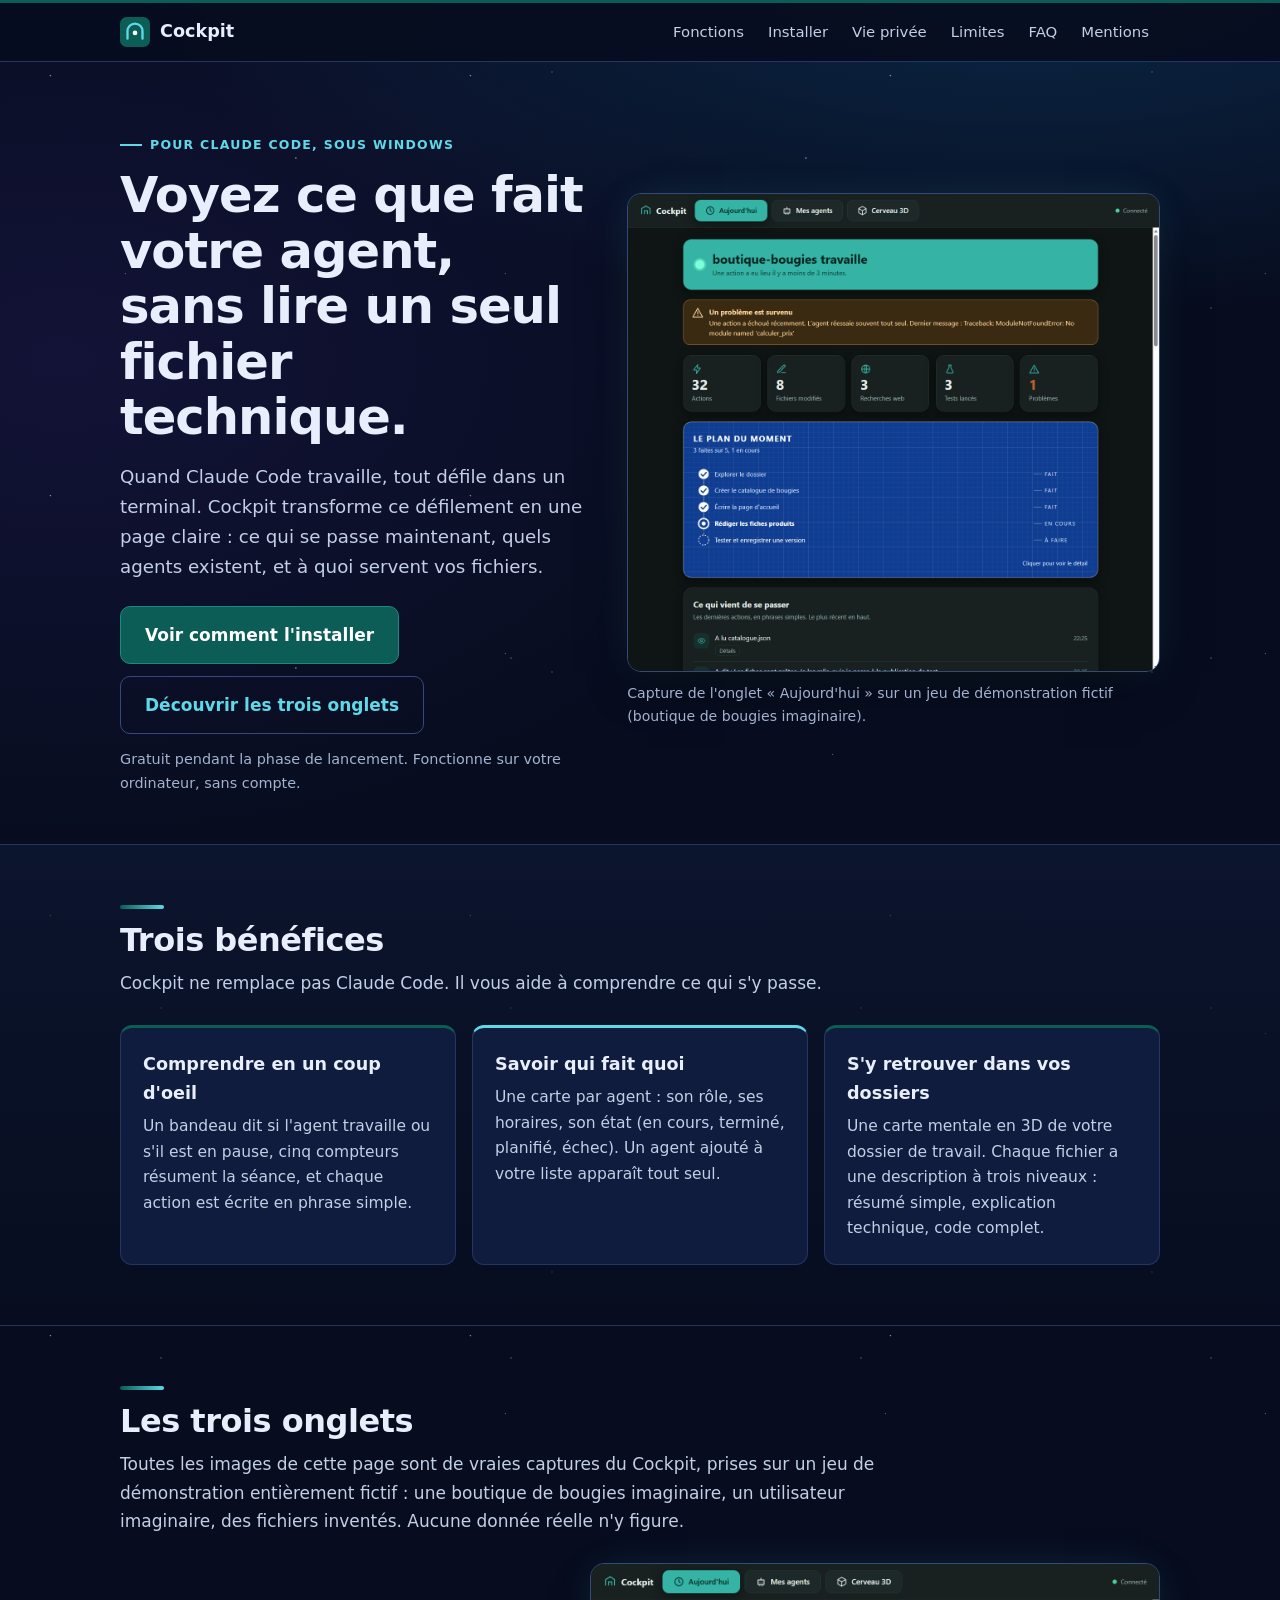
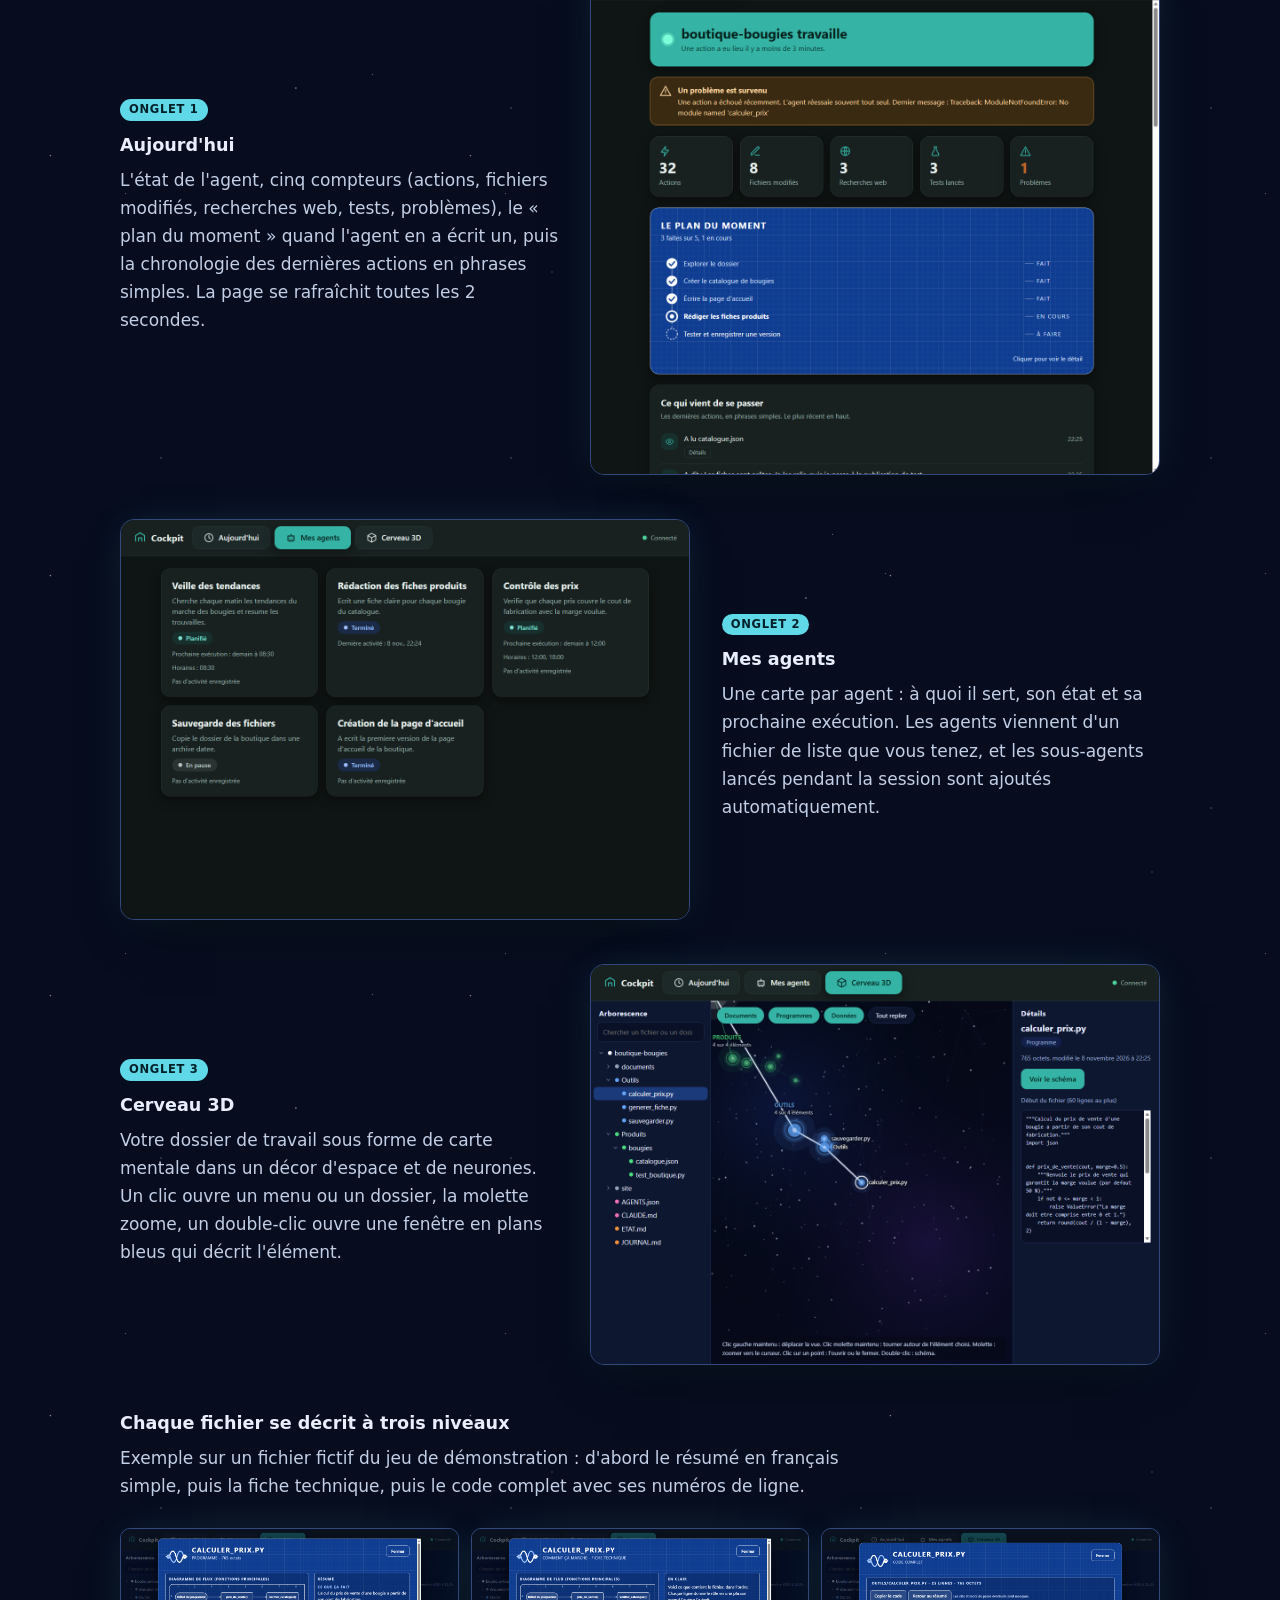
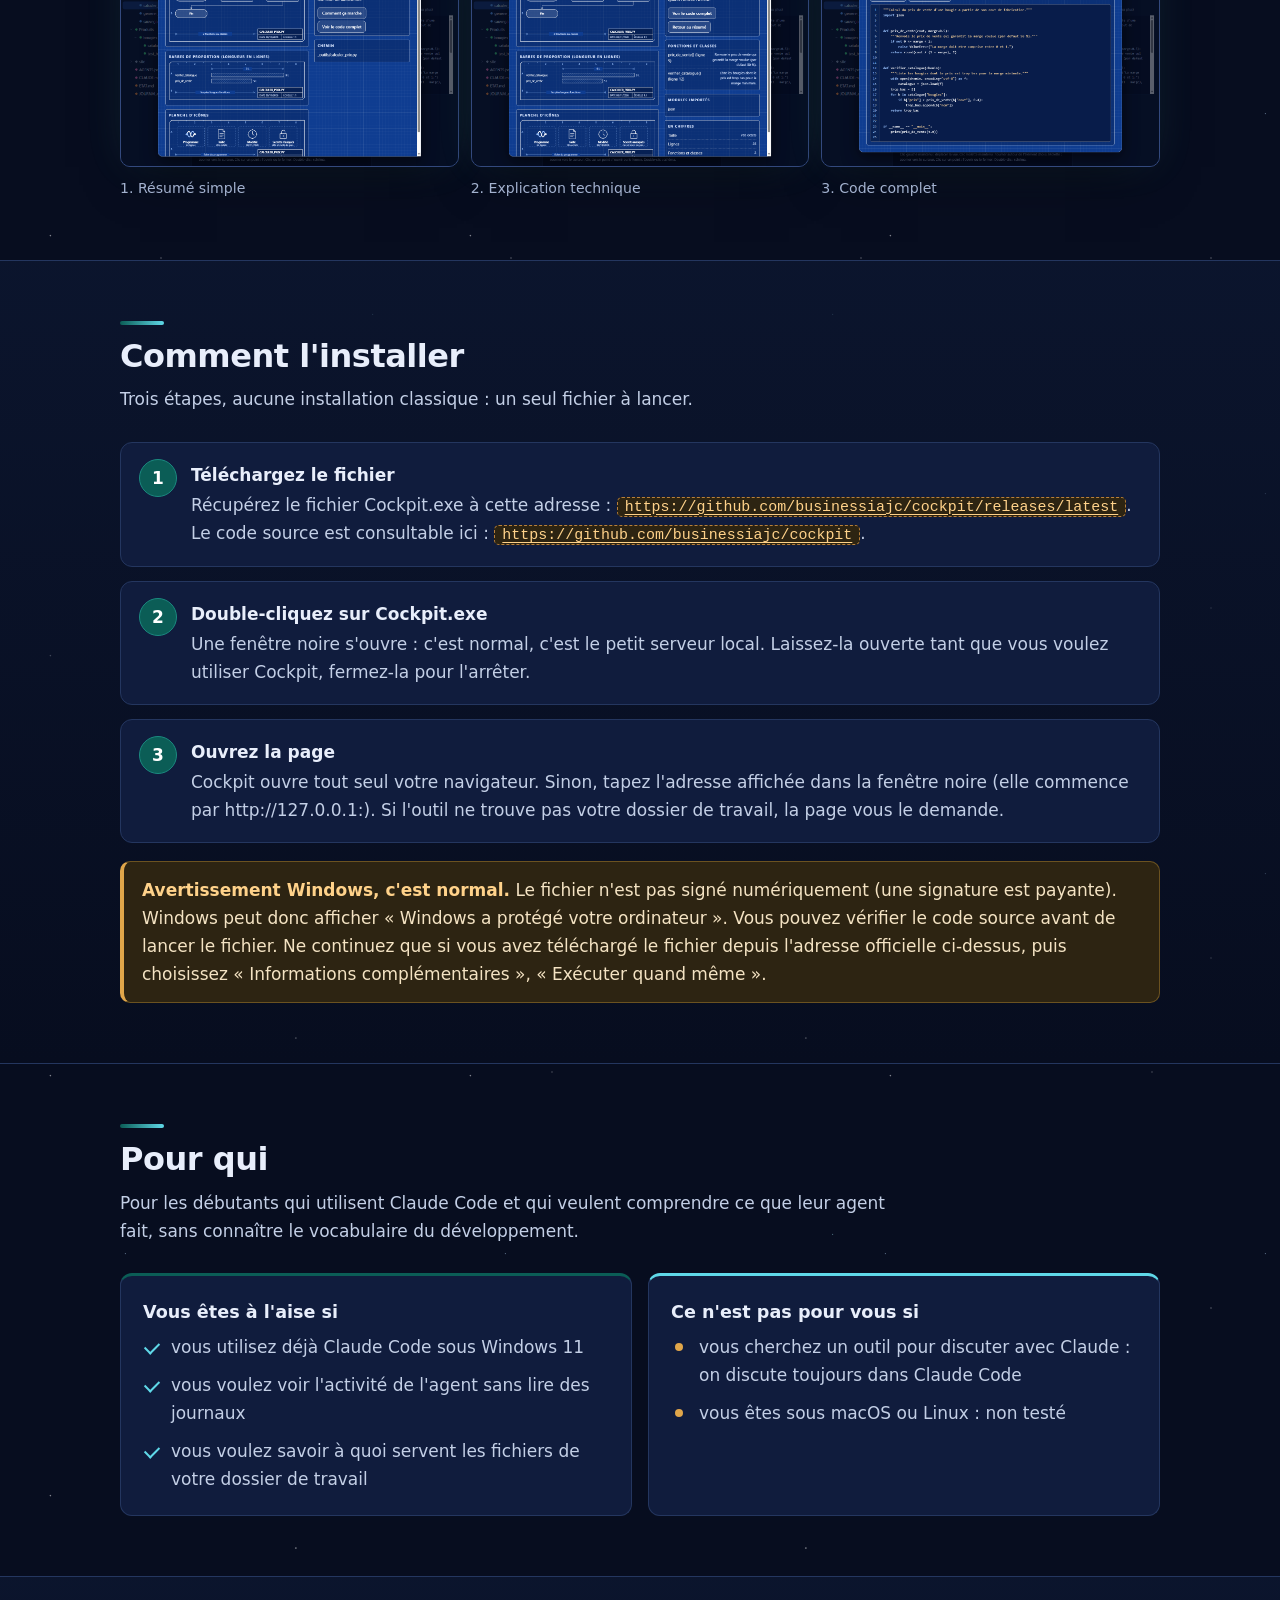
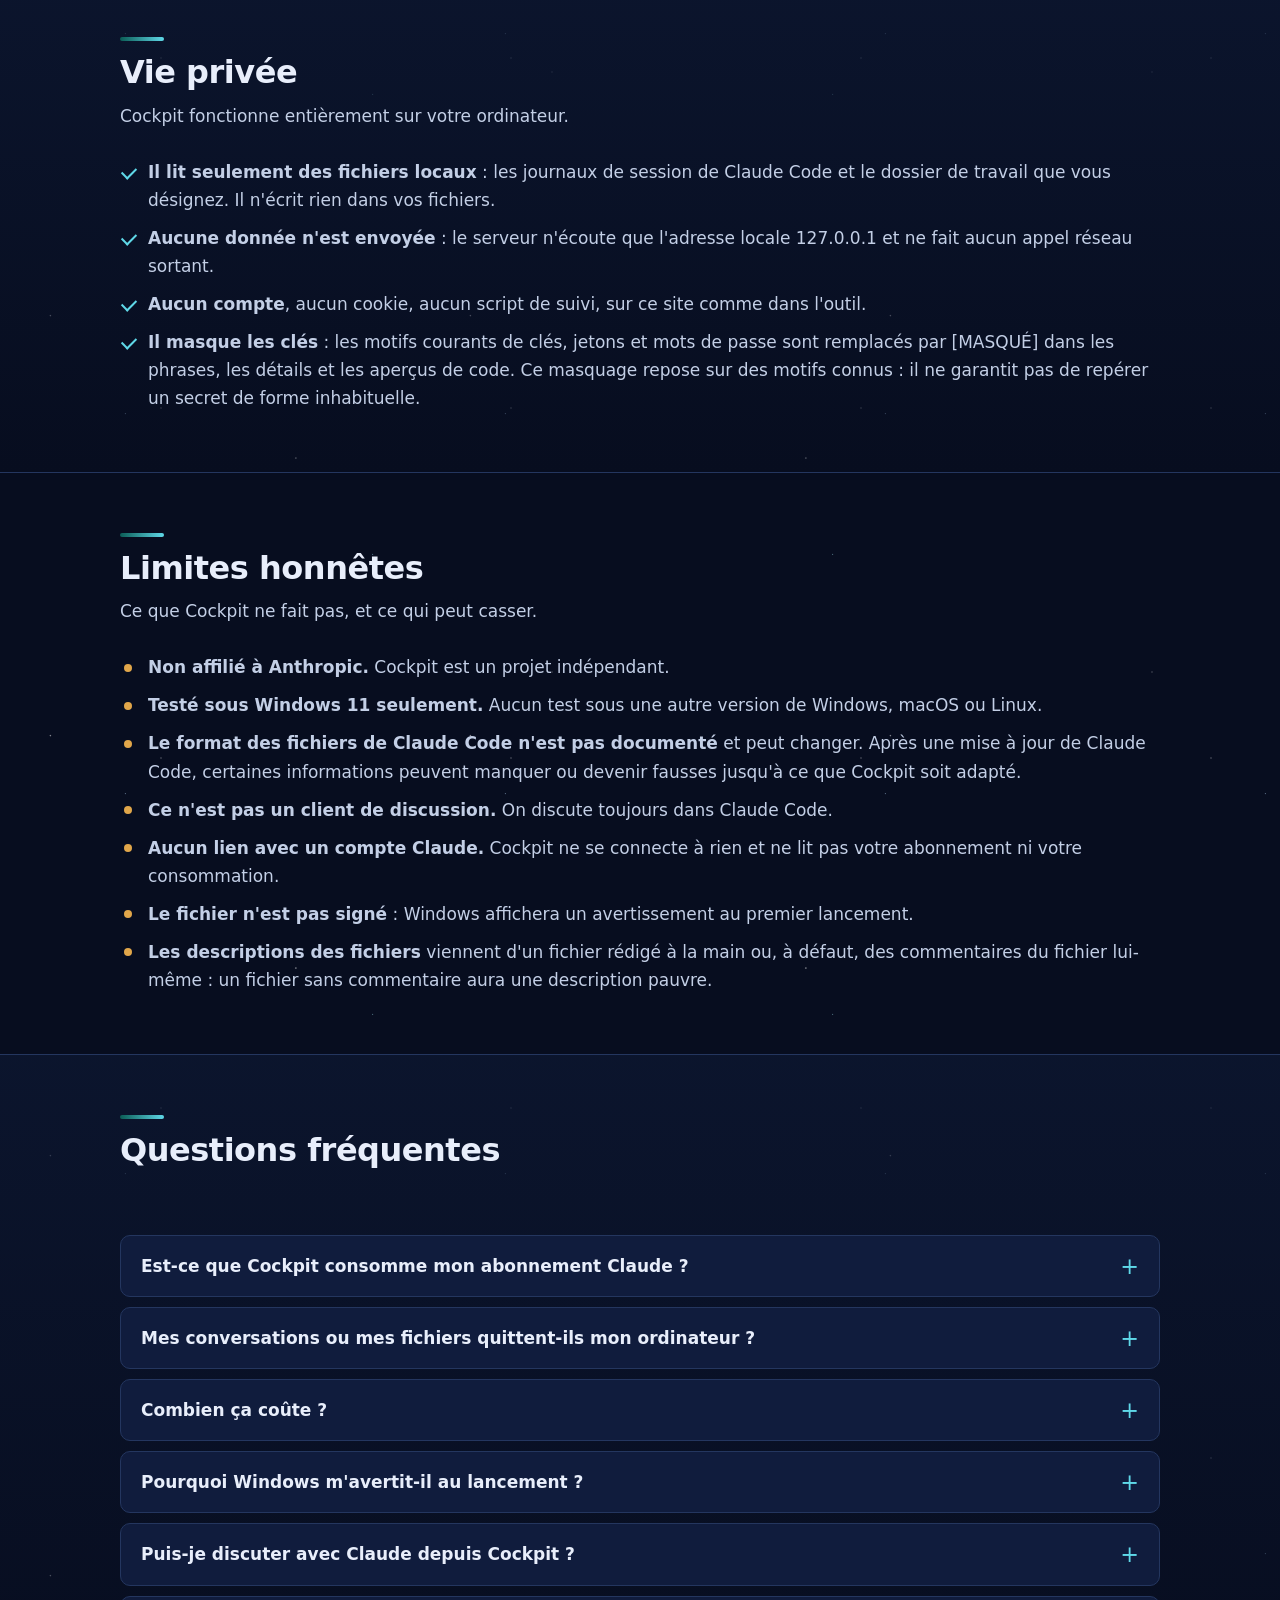
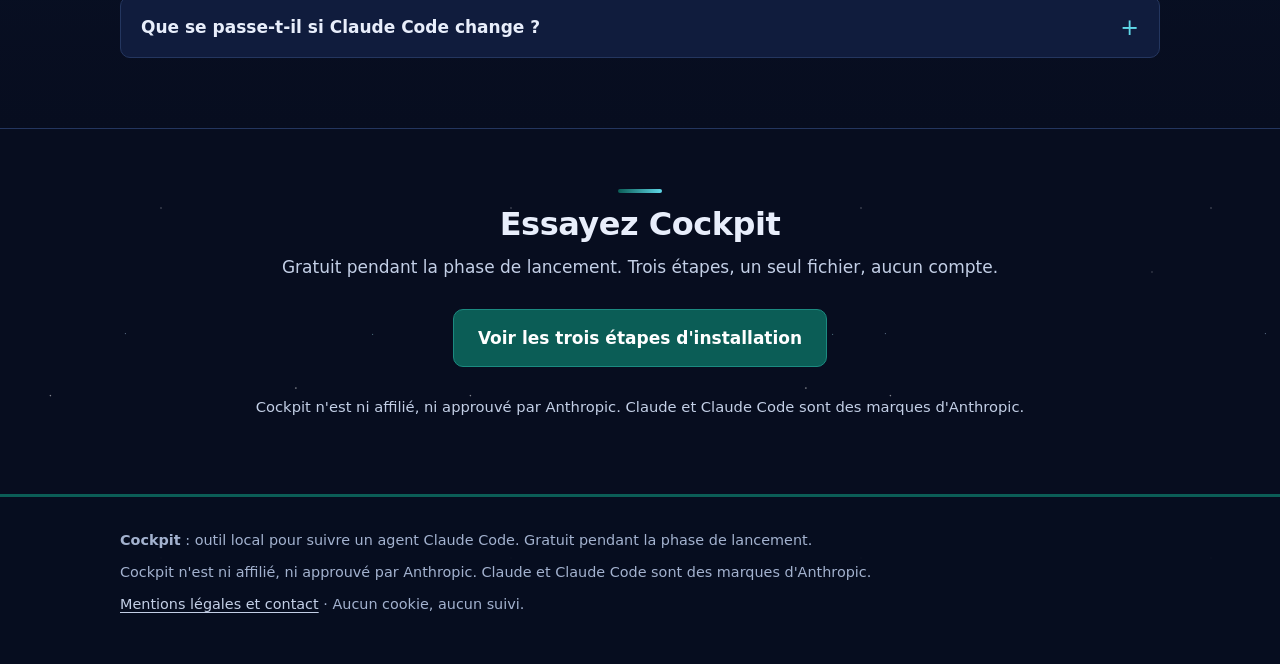
==== docs/index.html @ b429c659 "Cockpit 0.1 : suivi en direct d'un agent Claude Code (edition publique)" ====
<!DOCTYPE html>
<html lang="fr">
<head>
<meta charset="utf-8">
<meta name="viewport" content="width=device-width, initial-scale=1">
<title>Cockpit : suivez en direct le travail de votre agent Claude Code</title>
<meta name="description" content="Cockpit est un outil local et gratuit pendant la phase de lancement : il affiche en phrases simples ce que fait votre agent Claude Code, la liste de vos agents et une carte 3D de vos dossiers. Windows 11, aucune donnée envoyée.">
<link rel="canonical" href="https://businessiajc.github.io/cockpit/">
<link rel="icon" href="data:image/svg+xml,%3Csvg xmlns='http://www.w3.org/2000/svg' viewBox='0 0 64 64'%3E%3Crect width='64' height='64' rx='14' fill='%230b5d56'/%3E%3Cpath d='M16 46V30a16 16 0 0 1 32 0v16' fill='none' stroke='%235fd8e8' stroke-width='5' stroke-linecap='round'/%3E%3Ccircle cx='32' cy='34' r='5' fill='%23fff'/%3E%3C/svg%3E">
<meta name="theme-color" content="#070d1f">
<meta property="og:type" content="website">
<meta property="og:locale" content="fr_FR">
<meta property="og:site_name" content="Cockpit">
<meta property="og:title" content="Cockpit : suivez en direct le travail de votre agent Claude Code">
<meta property="og:description" content="Un tableau de bord local qui explique en français simple ce que fait votre agent Claude Code. Aucun compte, aucune donnée envoyée.">
<meta property="og:url" content="https://businessiajc.github.io/cockpit/">
<meta property="og:image" content="https://businessiajc.github.io/cockpit/img/cockpit-today.png">
<meta property="og:image:alt" content="Image de démonstration (données fictives) de l'onglet Aujourd'hui de Cockpit : état, compteurs et plan du moment">
<meta name="twitter:card" content="summary_large_image">
<link rel="stylesheet" href="css/site.css">
<script type="application/ld+json">{"@context":"https://schema.org","@type":"SoftwareApplication","name":"Cockpit","description":"Outil local qui affiche en phrases simples le travail d'un agent Claude Code, la liste des agents et une carte 3D des dossiers. Lit uniquement des fichiers locaux.","applicationCategory":"DeveloperApplication","operatingSystem":"Windows 11","inLanguage":"fr","url":"https://businessiajc.github.io/cockpit/","screenshot":"https://businessiajc.github.io/cockpit/img/cockpit-today.png"}</script>
</head>
<body>
<a class="skip" href="#contenu">Aller au contenu</a>
<header class="top"><div class="wrap">
<a class="brand" href="index.html"><svg width="30" height="30" viewBox="0 0 64 64" aria-hidden="true"><rect width="64" height="64" rx="14" fill="#0b5d56"/><path d="M16 46V30a16 16 0 0 1 32 0v16" fill="none" stroke="#5fd8e8" stroke-width="5" stroke-linecap="round"/><circle cx="32" cy="34" r="5" fill="#fff"/></svg><span>Cockpit</span></a>
<nav class="nav" aria-label="Navigation principale"><a href="#fonctions">Fonctions</a><a href="#installer">Installer</a><a href="#vie-privee">Vie privée</a><a href="#limites">Limites</a><a href="#faq">FAQ</a><a href="mentions.html">Mentions</a></nav>
</div></header>

<main id="contenu">
<section class="hero"><div class="wrap">
<div>
<span class="kicker">Pour Claude Code, sous Windows</span>
<h1>Voyez ce que fait votre agent, sans lire un seul fichier technique.</h1>
<p class="lead">Quand Claude Code travaille, tout défile dans un terminal. Cockpit transforme ce défilement en une page claire : ce qui se passe maintenant, quels agents existent, et à quoi servent vos fichiers.</p>
<div class="cta"><a class="btn" href="#installer">Voir comment l'installer</a><a class="btn ghost" href="#fonctions">Découvrir les trois onglets</a></div>
<p class="note">Gratuit pendant la phase de lancement. Fonctionne sur votre ordinateur, sans compte.</p>
</div>
<figure><div class="shot"><img src="img/cockpit-today.png" width="1280" height="1150" alt="Capture de démonstration, données fictives : onglet Aujourd'hui avec le bandeau « boutique-bougies travaille », cinq compteurs et le plan en cinq étapes"></div><figcaption>Capture de l'onglet « Aujourd'hui » sur un jeu de démonstration fictif (boutique de bougies imaginaire).</figcaption></figure>
</div></section>

<section class="s alt" id="benefices"><div class="wrap">
<h2>Trois bénéfices</h2>
<p class="sub">Cockpit ne remplace pas Claude Code. Il vous aide à comprendre ce qui s'y passe.</p>
<div class="grid3">
<div class="card"><h3>Comprendre en un coup d'oeil</h3><p>Un bandeau dit si l'agent travaille ou s'il est en pause, cinq compteurs résument la séance, et chaque action est écrite en phrase simple.</p></div>
<div class="card c2"><h3>Savoir qui fait quoi</h3><p>Une carte par agent : son rôle, ses horaires, son état (en cours, terminé, planifié, échec). Un agent ajouté à votre liste apparaît tout seul.</p></div>
<div class="card"><h3>S'y retrouver dans vos dossiers</h3><p>Une carte mentale en 3D de votre dossier de travail. Chaque fichier a une description à trois niveaux : résumé simple, explication technique, code complet.</p></div>
</div>
</div></section>

<section class="s" id="fonctions"><div class="wrap">
<h2>Les trois onglets</h2>
<p class="sub">Toutes les images de cette page sont de vraies captures du Cockpit, prises sur un jeu de démonstration entièrement fictif : une boutique de bougies imaginaire, un utilisateur imaginaire, des fichiers inventés. Aucune donnée réelle n'y figure.</p>

<div class="tabs-block">
<div class="txt"><span class="pill">Onglet 1</span><h3>Aujourd'hui</h3><p>L'état de l'agent, cinq compteurs (actions, fichiers modifiés, recherches web, tests, problèmes), le « plan du moment » quand l'agent en a écrit un, puis la chronologie des dernières actions en phrases simples. La page se rafraîchit toutes les 2 secondes.</p></div>
<figure><div class="shot"><img src="img/cockpit-today.png" width="1280" height="1150" loading="lazy" alt="Capture de démonstration, données fictives : onglet Aujourd'hui avec compteurs, plan du moment et alerte"></div></figure>
</div>

<div class="tabs-block rev">
<div class="txt"><span class="pill">Onglet 2</span><h3>Mes agents</h3><p>Une carte par agent : à quoi il sert, son état et sa prochaine exécution. Les agents viennent d'un fichier de liste que vous tenez, et les sous-agents lancés pendant la session sont ajoutés automatiquement.</p></div>
<figure><div class="shot"><img src="img/cockpit-agents.png" width="1280" height="800" loading="lazy" alt="Capture de démonstration, données fictives : onglet Mes agents avec cinq cartes d'agents imaginaires et leurs pastilles Planifié, Terminé, En pause"></div></figure>
</div>

<div class="tabs-block">
<div class="txt"><span class="pill">Onglet 3</span><h3>Cerveau 3D</h3><p>Votre dossier de travail sous forme de carte mentale dans un décor d'espace et de neurones. Un clic ouvre un menu ou un dossier, la molette zoome, un double-clic ouvre une fenêtre en plans bleus qui décrit l'élément.</p></div>
<figure><div class="shot"><img src="img/cockpit-cerveau-menus.png" width="1280" height="800" loading="lazy" alt="Capture de démonstration, données fictives : onglet Cerveau 3D avec les menus Outils et Produits dépliés et l'arborescence à gauche"></div></figure>
</div>

<h3>Chaque fichier se décrit à trois niveaux</h3>
<p class="sub">Exemple sur un fichier fictif du jeu de démonstration : d'abord le résumé en français simple, puis la fiche technique, puis le code complet avec ses numéros de ligne.</p>
<div class="three">
<figure><div class="shot"><img src="img/cockpit-fenetre-resume.png" width="1280" height="800" loading="lazy" alt="Capture de démonstration, données fictives : fenêtre en plan bleu avec le résumé simple d'un fichier"></div><figcaption>1. Résumé simple</figcaption></figure>
<figure><div class="shot"><img src="img/cockpit-fenetre-technique.png" width="1280" height="800" loading="lazy" alt="Capture de démonstration, données fictives : fenêtre en plan bleu avec la fiche technique, fonctions et rôles"></div><figcaption>2. Explication technique</figcaption></figure>
<figure><div class="shot"><img src="img/cockpit-fenetre-code.png" width="1280" height="800" loading="lazy" alt="Capture de démonstration, données fictives : fenêtre en plan bleu avec le code complet et ses numéros de ligne"></div><figcaption>3. Code complet</figcaption></figure>
</div>
</div></section>

<section class="s alt" id="installer"><div class="wrap">
<h2>Comment l'installer</h2>
<p class="sub">Trois étapes, aucune installation classique : un seul fichier à lancer.</p>
<ol class="steps">
<li><b>Téléchargez le fichier</b><span>Récupérez le fichier Cockpit.exe à cette adresse : <a class="ph" href="https://github.com/businessiajc/cockpit/releases/latest">https://github.com/businessiajc/cockpit/releases/latest</a>. Le code source est consultable ici : <a class="ph" href="https://github.com/businessiajc/cockpit">https://github.com/businessiajc/cockpit</a>.</span></li>
<li><b>Double-cliquez sur Cockpit.exe</b><span>Une fenêtre noire s'ouvre : c'est normal, c'est le petit serveur local. Laissez-la ouverte tant que vous voulez utiliser Cockpit, fermez-la pour l'arrêter.</span></li>
<li><b>Ouvrez la page</b><span>Cockpit ouvre tout seul votre navigateur. Sinon, tapez l'adresse affichée dans la fenêtre noire (elle commence par http://127.0.0.1:). Si l'outil ne trouve pas votre dossier de travail, la page vous le demande.</span></li>
</ol>
<div class="warnbox"><b>Avertissement Windows, c'est normal.</b> Le fichier n'est pas signé numériquement (une signature est payante). Windows peut donc afficher « Windows a protégé votre ordinateur ». Vous pouvez vérifier le code source avant de lancer le fichier. Ne continuez que si vous avez téléchargé le fichier depuis l'adresse officielle ci-dessus, puis choisissez « Informations complémentaires », « Exécuter quand même ».</div>
</div></section>

<section class="s" id="pour-qui"><div class="wrap">
<h2>Pour qui</h2>
<p class="sub">Pour les débutants qui utilisent Claude Code et qui veulent comprendre ce que leur agent fait, sans connaître le vocabulaire du développement.</p>
<div class="grid2">
<div class="card"><h3>Vous êtes à l'aise si</h3><ul class="ticks"><li>vous utilisez déjà Claude Code sous Windows 11</li><li>vous voulez voir l'activité de l'agent sans lire des journaux</li><li>vous voulez savoir à quoi servent les fichiers de votre dossier de travail</li></ul></div>
<div class="card c2"><h3>Ce n'est pas pour vous si</h3><ul class="ticks lim"><li>vous cherchez un outil pour discuter avec Claude : on discute toujours dans Claude Code</li><li>vous êtes sous macOS ou Linux : non testé</li></ul></div>
</div>
</div></section>

<section class="s alt" id="vie-privee"><div class="wrap">
<h2>Vie privée</h2>
<p class="sub">Cockpit fonctionne entièrement sur votre ordinateur.</p>
<ul class="ticks">
<li><b>Il lit seulement des fichiers locaux</b> : les journaux de session de Claude Code et le dossier de travail que vous désignez. Il n'écrit rien dans vos fichiers.</li>
<li><b>Aucune donnée n'est envoyée</b> : le serveur n'écoute que l'adresse locale 127.0.0.1 et ne fait aucun appel réseau sortant.</li>
<li><b>Aucun compte</b>, aucun cookie, aucun script de suivi, sur ce site comme dans l'outil.</li>
<li><b>Il masque les clés</b> : les motifs courants de clés, jetons et mots de passe sont remplacés par [MASQUÉ] dans les phrases, les détails et les aperçus de code. Ce masquage repose sur des motifs connus : il ne garantit pas de repérer un secret de forme inhabituelle.</li>
</ul>
</div></section>

<section class="s" id="limites"><div class="wrap">
<h2>Limites honnêtes</h2>
<p class="sub">Ce que Cockpit ne fait pas, et ce qui peut casser.</p>
<ul class="ticks lim">
<li><b>Non affilié à Anthropic.</b> Cockpit est un projet indépendant.</li>
<li><b>Testé sous Windows 11 seulement.</b> Aucun test sous une autre version de Windows, macOS ou Linux.</li>
<li><b>Le format des fichiers de Claude Code n'est pas documenté</b> et peut changer. Après une mise à jour de Claude Code, certaines informations peuvent manquer ou devenir fausses jusqu'à ce que Cockpit soit adapté.</li>
<li><b>Ce n'est pas un client de discussion.</b> On discute toujours dans Claude Code.</li>
<li><b>Aucun lien avec un compte Claude.</b> Cockpit ne se connecte à rien et ne lit pas votre abonnement ni votre consommation.</li>
<li><b>Le fichier n'est pas signé</b> : Windows affichera un avertissement au premier lancement.</li>
<li><b>Les descriptions des fichiers</b> viennent d'un fichier rédigé à la main ou, à défaut, des commentaires du fichier lui-même : un fichier sans commentaire aura une description pauvre.</li>
</ul>
</div></section>

<section class="s alt" id="faq"><div class="wrap">
<h2>Questions fréquentes</h2>
<p class="sub">&nbsp;</p>
<details><summary>Est-ce que Cockpit consomme mon abonnement Claude ?</summary><p>Non. Il lit seulement des fichiers déjà présents sur votre ordinateur. Il ne contacte pas Claude et ne consomme aucun jeton.</p></details>
<details><summary>Mes conversations ou mes fichiers quittent-ils mon ordinateur ?</summary><p>Non. Le serveur n'écoute que l'adresse locale 127.0.0.1 et ne fait aucun appel réseau sortant. Vous pouvez le vérifier en lisant le code source.</p></details>
<details><summary>Combien ça coûte ?</summary><p>Gratuit pendant la phase de lancement.</p></details>
<details><summary>Pourquoi Windows m'avertit-il au lancement ?</summary><p>Le fichier n'est pas signé numériquement, ce qui est le cas de beaucoup de petits outils gratuits. L'avertissement est donc attendu. Téléchargez le fichier uniquement depuis l'adresse officielle et, si vous préférez, lisez d'abord le code source.</p></details>
<details><summary>Puis-je discuter avec Claude depuis Cockpit ?</summary><p>Non. Cockpit n'envoie aucun message. On discute toujours dans Claude Code ; Cockpit sert uniquement à regarder.</p></details>
<details><summary>Que se passe-t-il si Claude Code change ?</summary><p>Le format des fichiers de Claude Code n'est pas documenté officiellement. Cockpit ignore ce qu'il ne reconnaît pas, mais une mise à jour de Claude Code peut rendre certaines informations incomplètes. Dans ce cas, Cockpit devra être adapté.</p></details>
</div></section>

<section class="s final" id="essayer"><div class="wrap">
<h2>Essayez Cockpit</h2>
<p class="sub" style="margin-left:auto;margin-right:auto">Gratuit pendant la phase de lancement. Trois étapes, un seul fichier, aucun compte.</p>
<div class="cta"><a class="btn" href="#installer">Voir les trois étapes d'installation</a></div>
<p class="legal-mark" style="margin-top:28px">Cockpit n'est ni affilié, ni approuvé par Anthropic. Claude et Claude Code sont des marques d'Anthropic.</p>
</div></section>
</main>

<footer class="foot"><div class="wrap">
<p><b>Cockpit</b> : outil local pour suivre un agent Claude Code. Gratuit pendant la phase de lancement.</p>
<p>Cockpit n'est ni affilié, ni approuvé par Anthropic. Claude et Claude Code sont des marques d'Anthropic.</p>
<p><a href="mentions.html">Mentions légales et contact</a> · Aucun cookie, aucun suivi.</p>
</div></footer>
</body>
</html>
---- docs/css/site.css ----
/* Cockpit - page de presentation. Aucune police ni bibliotheque externe. */
:root{
  --bg:#070d1f;--card:#101c3d;--ink:#e8eefb;--ink2:#c3cfe6;--mut:#a3b2cf;--line:#24365f;--line2:#33497d;
  --ac:#0b5d56;--ac-ink:#ffffff;--cy:#5fd8e8;--cy2:#9be9f3;--warn:#ffd28a;--warn-bg:#2d2412;
  --sans:"Segoe UI",system-ui,-apple-system,Roboto,"Helvetica Neue",Arial,sans-serif;
  --mono:ui-monospace,"Cascadia Code",Consolas,"Liberation Mono",monospace;
  color-scheme:dark;
}
*{box-sizing:border-box}
html{scroll-behavior:smooth;-webkit-text-size-adjust:100%}
body{margin:0;color:var(--ink);font:17px/1.65 var(--sans);-webkit-font-smoothing:antialiased;min-height:100vh;
  background-color:var(--bg);
  /* etoiles discretes : points radiaux, motif repete, sans image ni script */
  background-image:
    radial-gradient(1.2px 1.2px at 12% 18%,rgba(255,255,255,.55),transparent),
    radial-gradient(1px 1px at 33% 72%,rgba(190,225,255,.45),transparent),
    radial-gradient(1.4px 1.4px at 58% 31%,rgba(255,255,255,.5),transparent),
    radial-gradient(1px 1px at 81% 64%,rgba(160,230,240,.45),transparent),
    radial-gradient(1px 1px at 92% 12%,rgba(255,255,255,.4),transparent),
    radial-gradient(1.2px 1.2px at 46% 88%,rgba(255,255,255,.35),transparent),
    radial-gradient(ellipse 70% 40% at 80% -5%,rgba(20,90,150,.35),transparent),
    radial-gradient(ellipse 60% 40% at 5% 30%,rgba(60,40,140,.22),transparent);
  background-size:420px 420px,380px 380px,510px 510px,460px 460px,600px 600px,350px 350px,100% 900px,100% 1200px;
  background-repeat:repeat,repeat,repeat,repeat,repeat,repeat,no-repeat,no-repeat}
a{color:var(--cy);text-underline-offset:3px;overflow-wrap:anywhere}
a:hover{color:var(--cy2)}
:focus-visible{outline:3px solid var(--cy);outline-offset:3px;border-radius:4px}
img{max-width:100%;height:auto;display:block}
.wrap{max-width:1080px;margin:0 auto;padding:0 20px}
.skip{position:absolute;left:-999px;top:8px;background:var(--cy);color:#04212a;padding:8px 12px;border-radius:6px;z-index:20}
.skip:focus{left:8px}

.top{position:sticky;top:0;z-index:10;background:rgba(7,13,31,.94);border-bottom:1px solid var(--line);border-top:3px solid var(--ac)}
.top .wrap{display:flex;align-items:center;gap:18px;min-height:58px;padding-top:6px;padding-bottom:6px}
.brand{display:flex;align-items:center;gap:10px;font-weight:700;color:var(--ink);text-decoration:none;font-size:1.1rem}
.nav{margin-left:auto;display:flex;gap:2px}
.nav a{white-space:nowrap;color:var(--ink2);text-decoration:none;padding:8px 11px;border-radius:8px;font-size:.93rem;font-weight:500}
.nav a:hover,.nav a[aria-current=page]{background:var(--card);color:var(--ink)}
@media(max-width:760px){.top .wrap{flex-wrap:wrap;gap:2px 16px}.nav{margin-left:0;width:100%;overflow-x:auto;scrollbar-width:none;padding-bottom:4px}.nav::-webkit-scrollbar{display:none}.nav a{flex:none}}

.hero{padding:64px 0 48px}
.hero .wrap{display:grid;grid-template-columns:minmax(0,1fr) minmax(0,1.15fr);gap:44px;align-items:center}
@media(max-width:900px){.hero .wrap{grid-template-columns:minmax(0,1fr);gap:32px}.hero{padding:40px 0 32px}}
.kicker{font:700 .78rem/1 var(--sans);letter-spacing:.1em;text-transform:uppercase;color:var(--cy);display:inline-flex;align-items:center;gap:8px}
.kicker::before{content:"";width:22px;height:2px;background:var(--cy)}
h1{font-size:clamp(2rem,5vw,3.1rem);line-height:1.12;letter-spacing:-.02em;margin:14px 0 16px}
.lead{font-size:1.14rem;color:var(--ink2);margin:0 0 24px;max-width:36em}
.cta{display:flex;flex-wrap:wrap;gap:12px;align-items:center}
.btn{display:inline-block;background:var(--ac);color:var(--ac-ink);font-weight:700;text-decoration:none;padding:14px 24px;border-radius:10px;border:1px solid #1b8a80}
.btn:hover{background:#0d6f66;color:#fff}
.btn.ghost{background:transparent;color:var(--cy);border-color:var(--line2)}
.btn.ghost:hover{background:var(--card);color:var(--cy2)}
.note{color:var(--mut);font-size:.9rem;margin:14px 0 0}
.shot{border:1px solid var(--line2);border-radius:14px;overflow:hidden;background:var(--card);box-shadow:0 20px 50px -20px rgba(0,0,0,.7),0 0 40px -10px rgba(95,216,232,.18)}
.shot img{width:100%}
figure{margin:0}
figcaption{color:var(--mut);font-size:.88rem;margin-top:10px}

section.s{padding:60px 0;border-top:1px solid var(--line)}
section.s.alt{background:linear-gradient(180deg,rgba(13,24,51,.7),rgba(7,13,31,.4))}
h2{font-size:clamp(1.5rem,3.2vw,2rem);line-height:1.2;letter-spacing:-.015em;margin:0 0 10px}
h2::before{content:"";display:block;width:44px;height:4px;border-radius:2px;background:linear-gradient(90deg,var(--ac),var(--cy));margin-bottom:12px}
h3{font-size:1.1rem;margin:0 0 6px}
.sub{color:var(--ink2);max-width:46em;margin:0 0 28px}
.grid3{display:grid;grid-template-columns:repeat(3,minmax(0,1fr));gap:16px}
.grid2{display:grid;grid-template-columns:repeat(2,minmax(0,1fr));gap:16px}
@media(max-width:860px){.grid3,.grid2{grid-template-columns:minmax(0,1fr)}}
.card{background:var(--card);border:1px solid var(--line);border-top:3px solid var(--ac);border-radius:12px;padding:22px}
.card p{margin:0;color:var(--ink2);font-size:.97rem}
.card.c2{border-top-color:var(--cy)}
.tabs-block{display:grid;grid-template-columns:minmax(0,1fr) minmax(0,1.3fr);gap:32px;align-items:center;margin:0 0 44px}
.tabs-block.rev{grid-template-columns:minmax(0,1.3fr) minmax(0,1fr)}
.tabs-block.rev .txt{order:2}
@media(max-width:860px){.tabs-block,.tabs-block.rev{grid-template-columns:minmax(0,1fr);gap:16px}.tabs-block.rev .txt{order:0}}
.txt p{color:var(--ink2);margin:0 0 10px}
.txt ul{margin:0;padding-left:1.2em;color:var(--ink2)}
.pill{display:inline-block;font:700 .72rem/1 var(--sans);letter-spacing:.06em;text-transform:uppercase;color:#04212a;background:var(--cy);padding:5px 9px;border-radius:999px;margin-bottom:10px}
.three{display:grid;grid-template-columns:repeat(3,minmax(0,1fr));gap:12px}
@media(max-width:860px){.three{grid-template-columns:minmax(0,1fr)}}
.three .shot{border-radius:10px}

ol.steps{list-style:none;margin:0;padding:0;display:grid;gap:14px;counter-reset:st}
ol.steps li{counter-increment:st;background:var(--card);border:1px solid var(--line);border-radius:12px;padding:18px 20px 18px 70px;position:relative}
ol.steps li::before{content:counter(st);position:absolute;left:18px;top:16px;width:36px;height:36px;border-radius:50%;background:var(--ac);border:1px solid #1b8a80;color:#fff;font-weight:700;display:flex;align-items:center;justify-content:center}
ol.steps b{display:block;margin-bottom:2px}
ol.steps span{color:var(--ink2)}
.ph{font-family:var(--mono);background:var(--warn-bg);color:var(--warn);border:1px dashed #b9803a;padding:1px 7px;border-radius:5px;font-size:.88em;overflow-wrap:anywhere}
.warnbox{background:var(--warn-bg);border:1px solid #6b5220;border-left:4px solid #e0a64a;border-radius:10px;padding:14px 18px;margin:18px 0 0;color:#f4e3c3}
.warnbox b{color:var(--warn)}
ul.ticks{list-style:none;padding:0;margin:0;display:grid;gap:10px}
ul.ticks li{padding-left:28px;position:relative;color:var(--ink2)}
ul.ticks li::before{content:"";position:absolute;left:2px;top:.55em;width:12px;height:7px;border-left:2px solid var(--cy);border-bottom:2px solid var(--cy);transform:rotate(-45deg)}
ul.ticks.lim li::before{width:8px;height:8px;border:0;border-radius:50%;background:#e0a64a;transform:none;top:.6em;left:4px}
details{background:var(--card);border:1px solid var(--line);border-radius:10px;margin:0 0 10px}
summary{cursor:pointer;padding:16px 46px 16px 20px;font-weight:600;list-style:none;position:relative}
summary::-webkit-details-marker{display:none}
summary::after{content:"+";position:absolute;right:20px;top:12px;color:var(--cy);font-size:1.4rem;font-weight:400}
details[open] summary::after{content:"\2212"}
details p{margin:0;padding:0 20px 18px;color:var(--ink2)}
.final{text-align:center;padding:64px 0}
.final h2::before{margin-left:auto;margin-right:auto}
.final .cta{justify-content:center}
.legal-mark{color:var(--ink2);font-size:.92rem}
.foot{border-top:3px solid var(--ac);background:rgba(7,13,31,.94);padding:32px 0 40px;color:var(--mut);font-size:.9rem}
.foot p{margin:0 0 8px}
.foot a{color:var(--ink2)}
.prose{max-width:760px;padding:44px 0 64px}
.prose h1{font-size:clamp(1.8rem,4vw,2.4rem)}
.prose h2{font-size:1.4rem;margin-top:2em}
.prose h2::before{display:none}
.prose li,.prose p{color:var(--ink2)}
.prose strong{color:var(--ink)}
@media(prefers-reduced-motion:reduce){html{scroll-behavior:auto}}
@media print{.top,.skip{display:none}body{background:#fff;color:#000}}
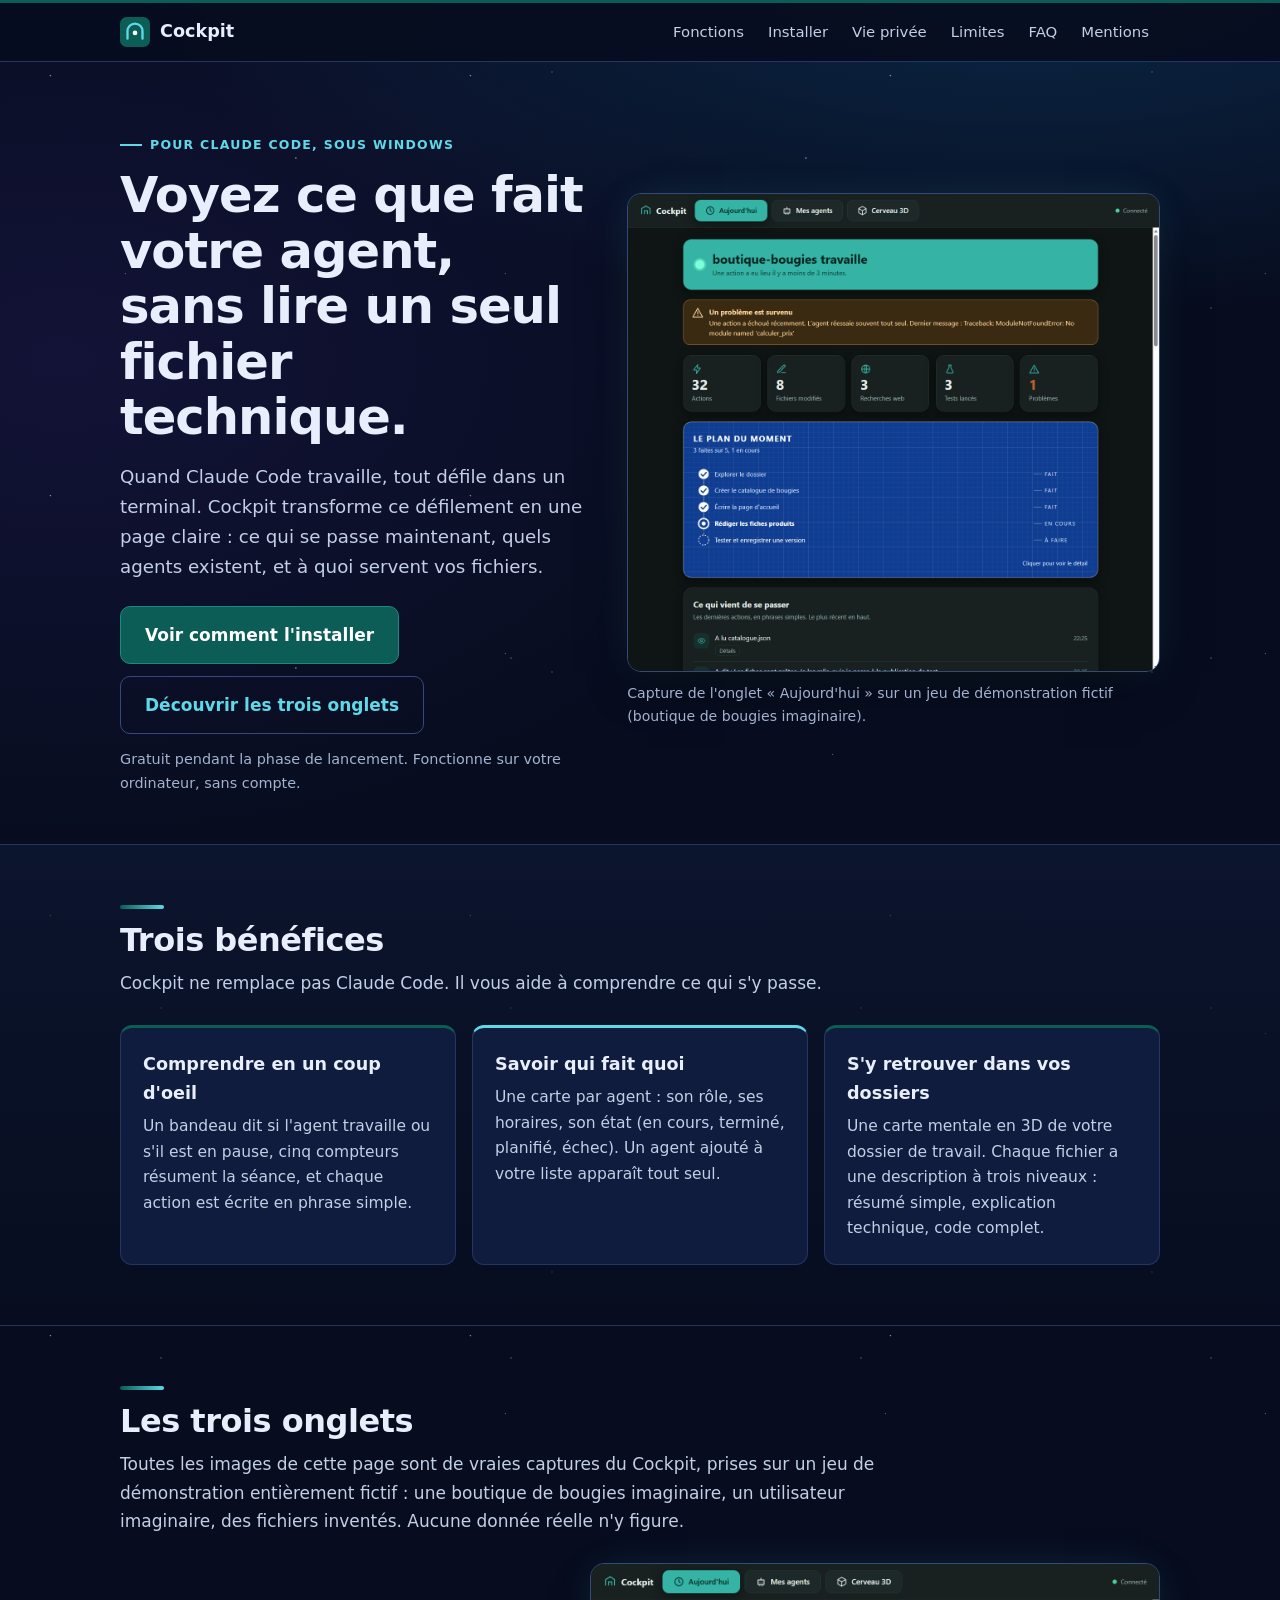
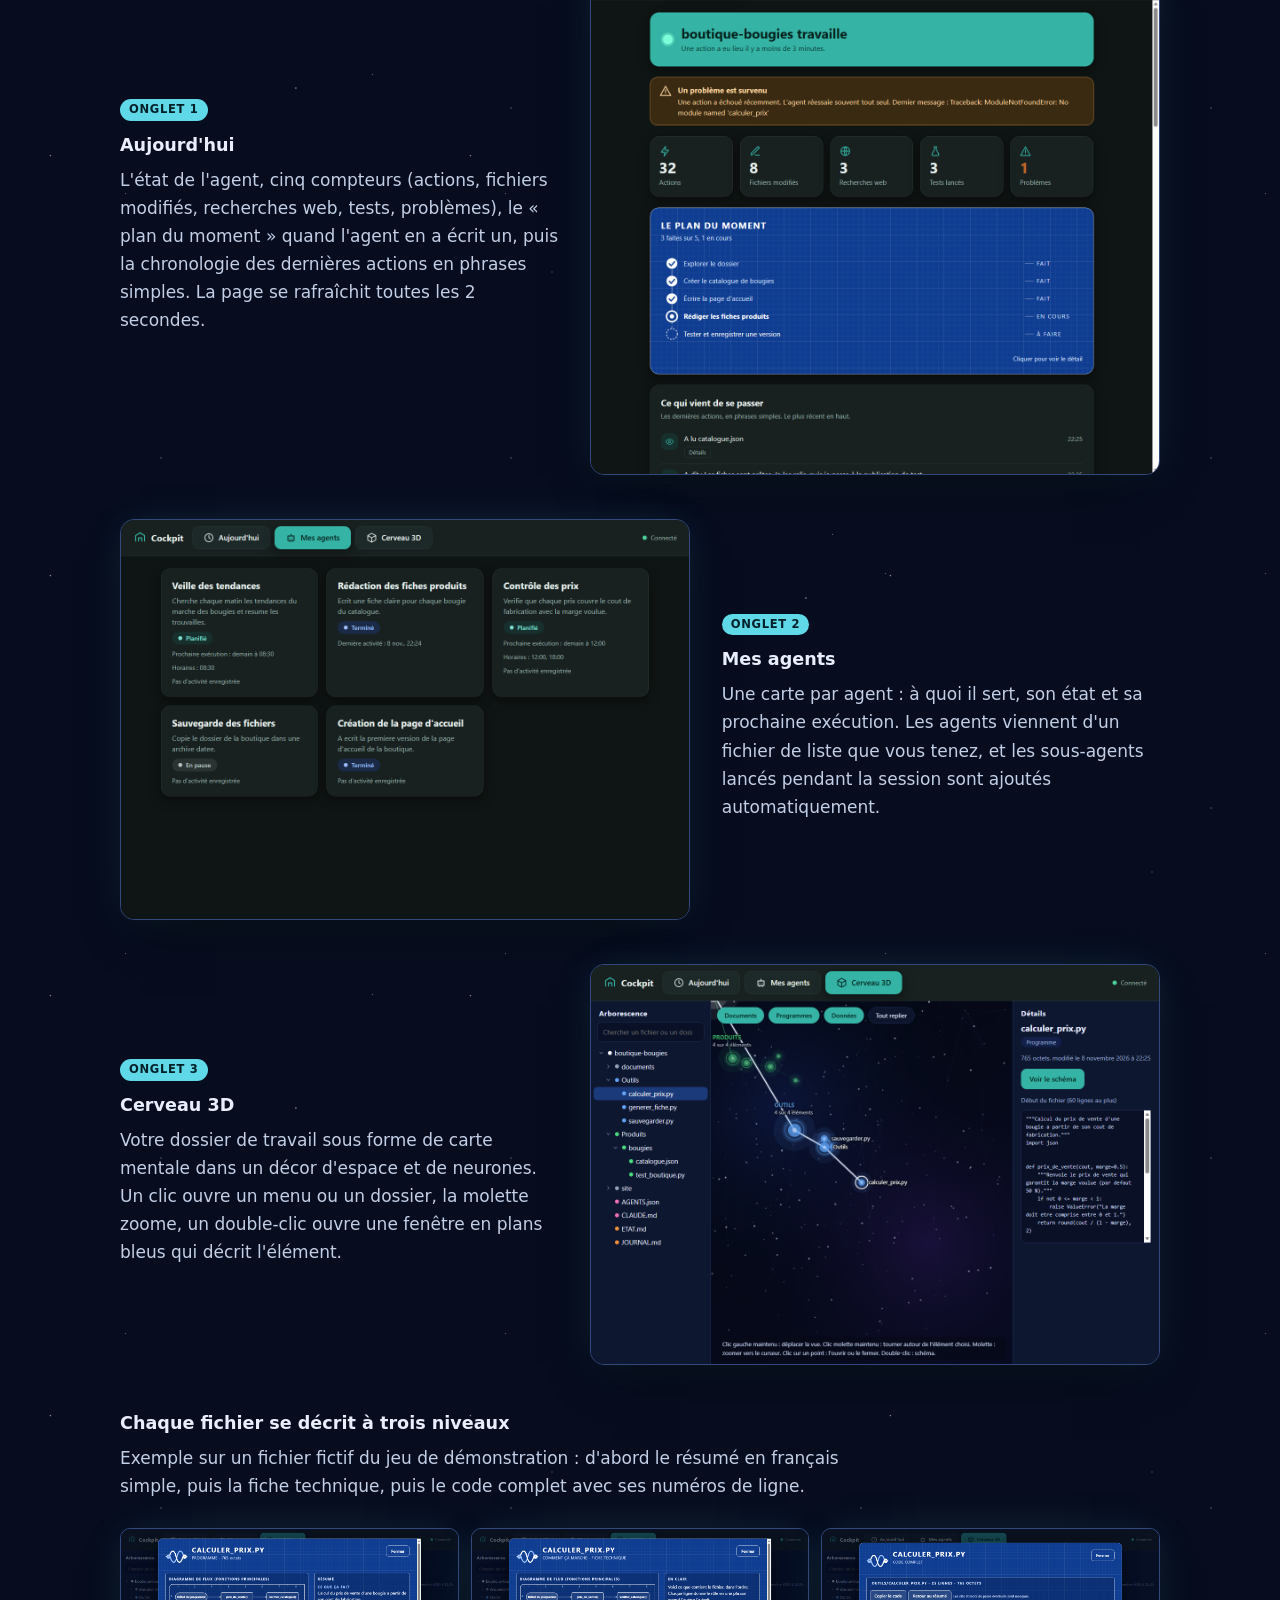
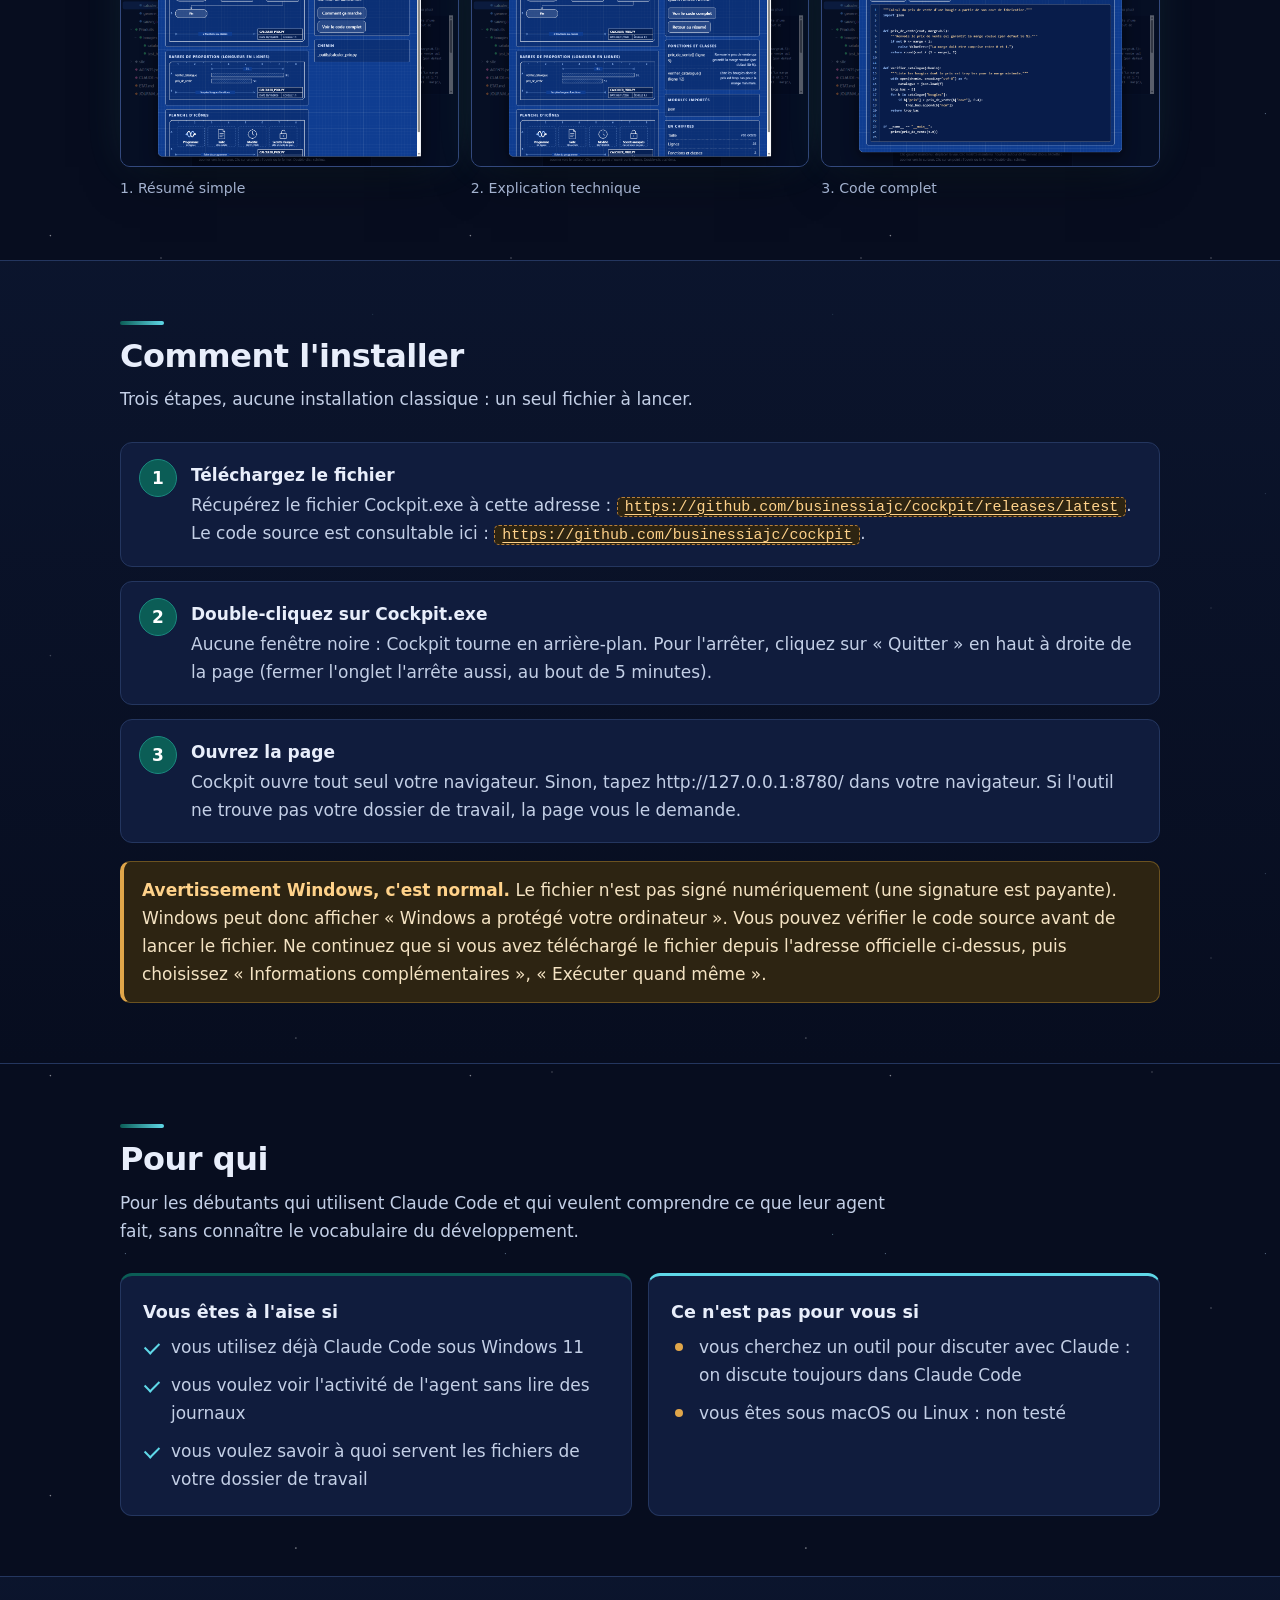
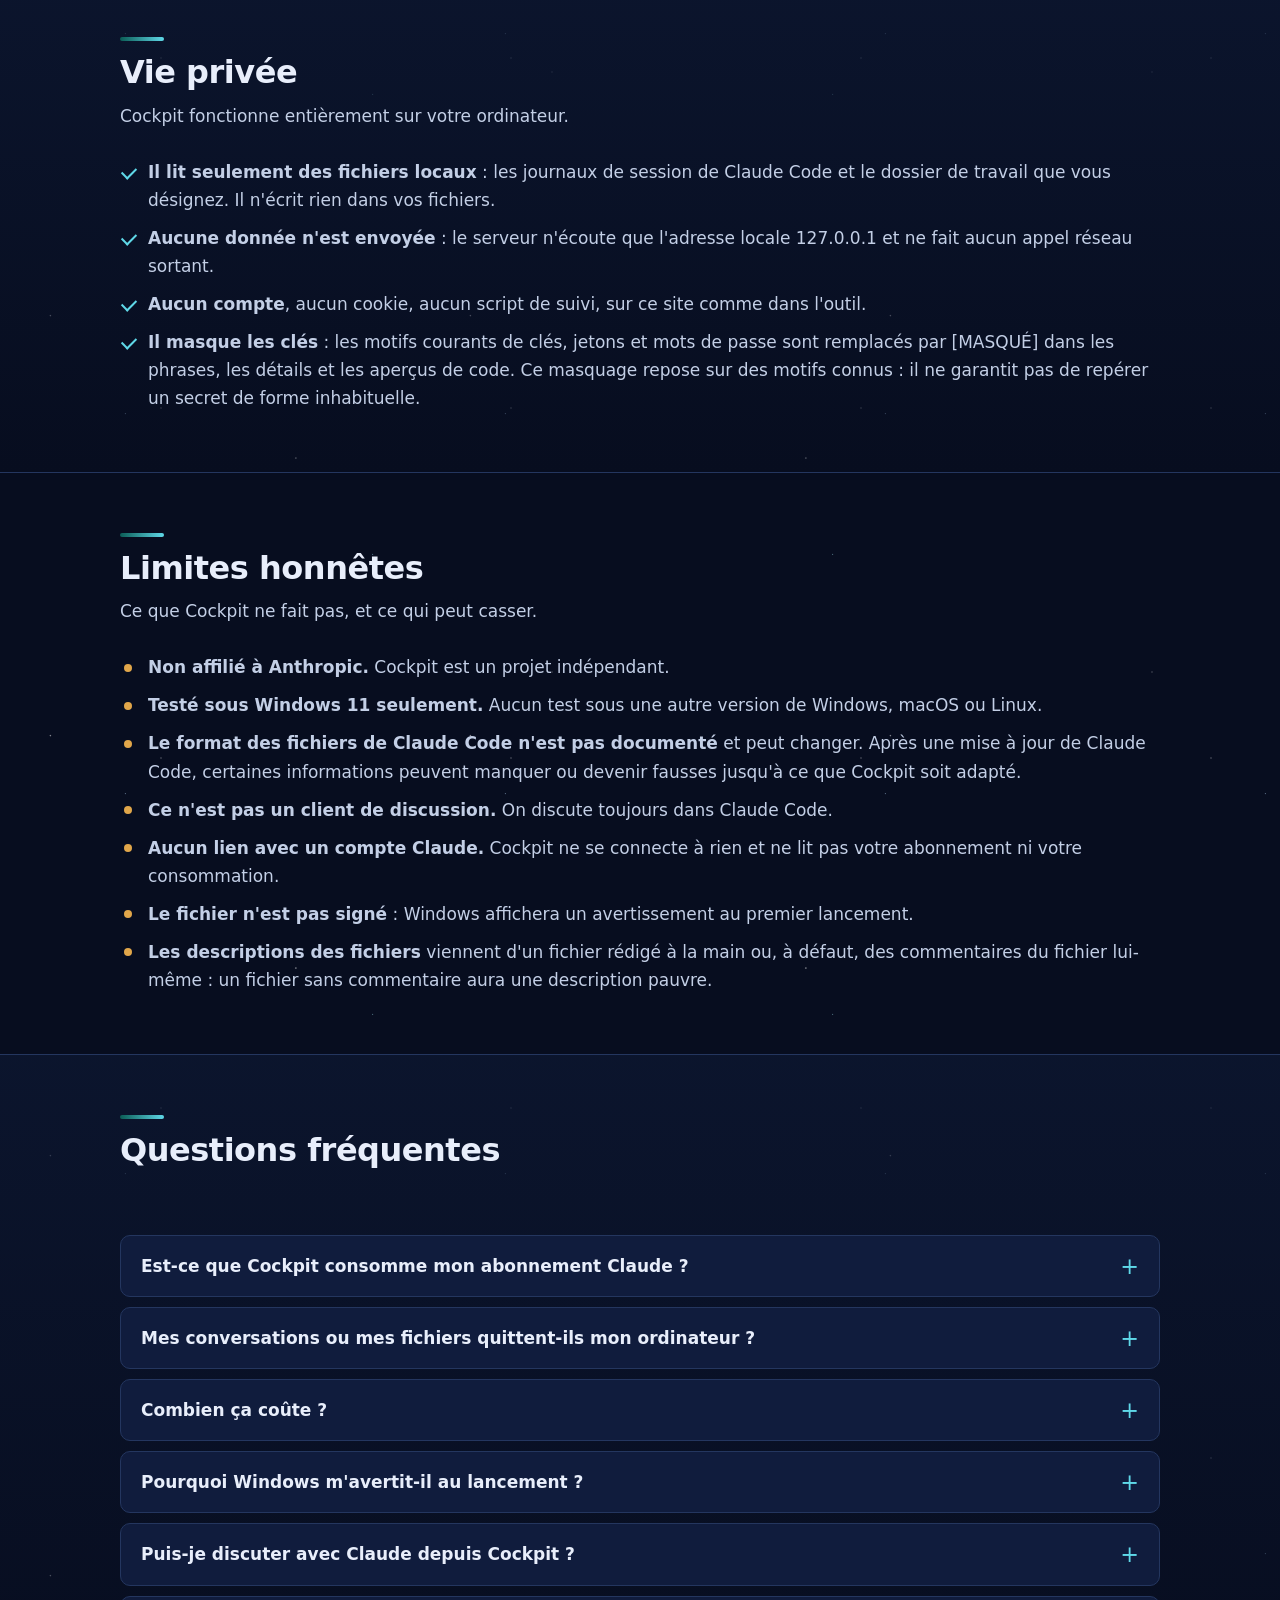
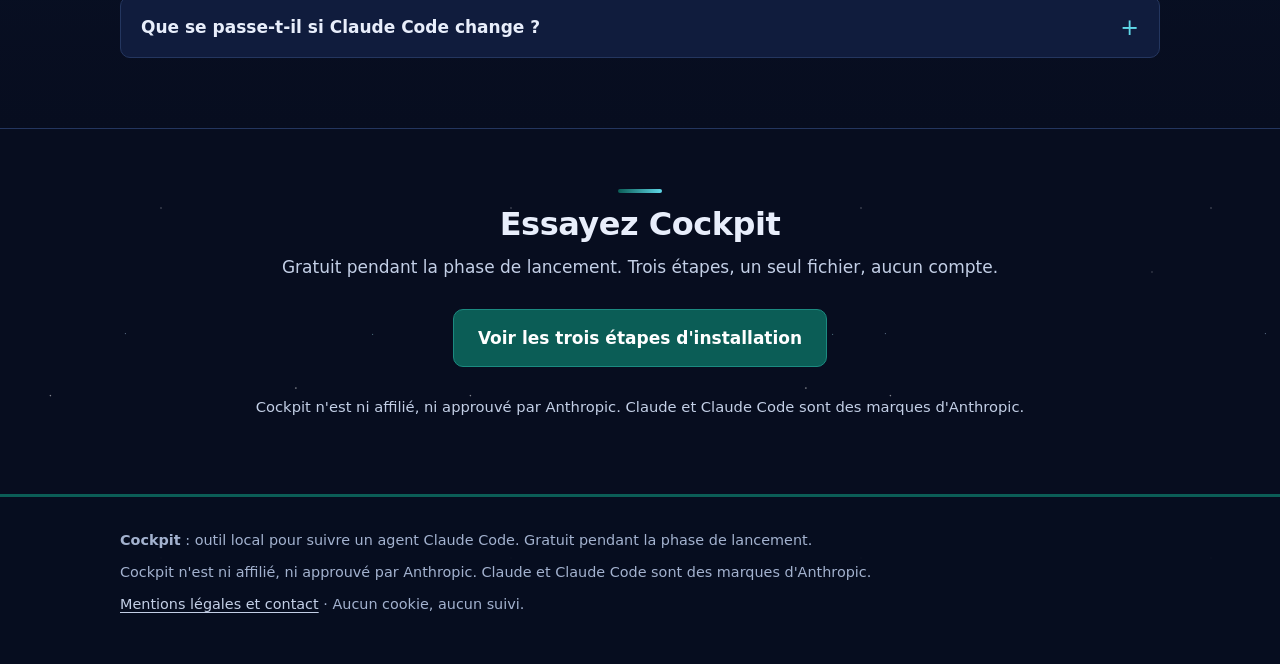
==== commit c937ccf3: "Sans fenetre noire: exe windowed, bouton Quitter, arret auto 5 min; fichier de verification Search C" ====
--- a/docs/index.html
+++ b/docs/index.html
@@ -82,8 +82,8 @@
 <p class="sub">Trois étapes, aucune installation classique : un seul fichier à lancer.</p>
 <ol class="steps">
 <li><b>Téléchargez le fichier</b><span>Récupérez le fichier Cockpit.exe à cette adresse : <a class="ph" href="https://github.com/businessiajc/cockpit/releases/latest">https://github.com/businessiajc/cockpit/releases/latest</a>. Le code source est consultable ici : <a class="ph" href="https://github.com/businessiajc/cockpit">https://github.com/businessiajc/cockpit</a>.</span></li>
-<li><b>Double-cliquez sur Cockpit.exe</b><span>Une fenêtre noire s'ouvre : c'est normal, c'est le petit serveur local. Laissez-la ouverte tant que vous voulez utiliser Cockpit, fermez-la pour l'arrêter.</span></li>
-<li><b>Ouvrez la page</b><span>Cockpit ouvre tout seul votre navigateur. Sinon, tapez l'adresse affichée dans la fenêtre noire (elle commence par http://127.0.0.1:). Si l'outil ne trouve pas votre dossier de travail, la page vous le demande.</span></li>
+<li><b>Double-cliquez sur Cockpit.exe</b><span>Aucune fenêtre noire : Cockpit tourne en arrière-plan. Pour l'arrêter, cliquez sur « Quitter » en haut à droite de la page (fermer l'onglet l'arrête aussi, au bout de 5 minutes).</span></li>
+<li><b>Ouvrez la page</b><span>Cockpit ouvre tout seul votre navigateur. Sinon, tapez http://127.0.0.1:8780/ dans votre navigateur. Si l'outil ne trouve pas votre dossier de travail, la page vous le demande.</span></li>
 </ol>
 <div class="warnbox"><b>Avertissement Windows, c'est normal.</b> Le fichier n'est pas signé numériquement (une signature est payante). Windows peut donc afficher « Windows a protégé votre ordinateur ». Vous pouvez vérifier le code source avant de lancer le fichier. Ne continuez que si vous avez téléchargé le fichier depuis l'adresse officielle ci-dessus, puis choisissez « Informations complémentaires », « Exécuter quand même ».</div>
 </div></section>
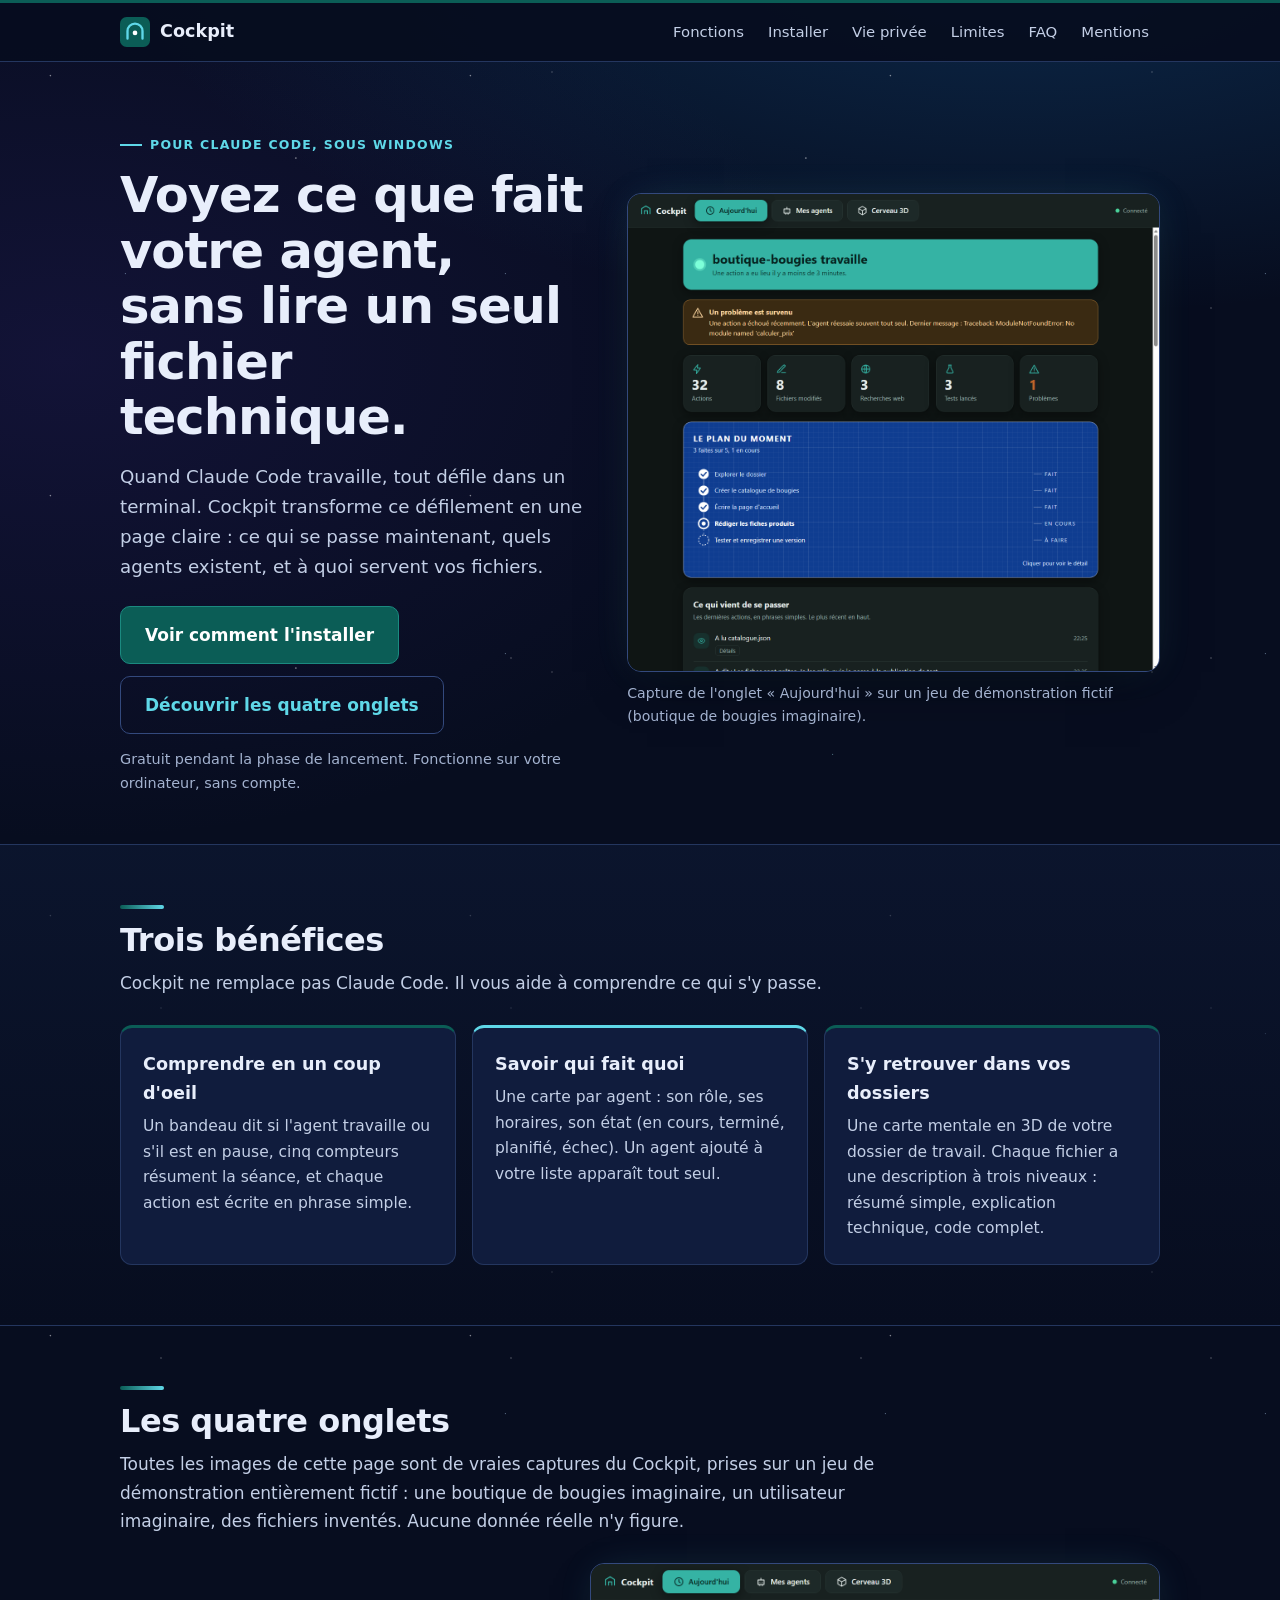
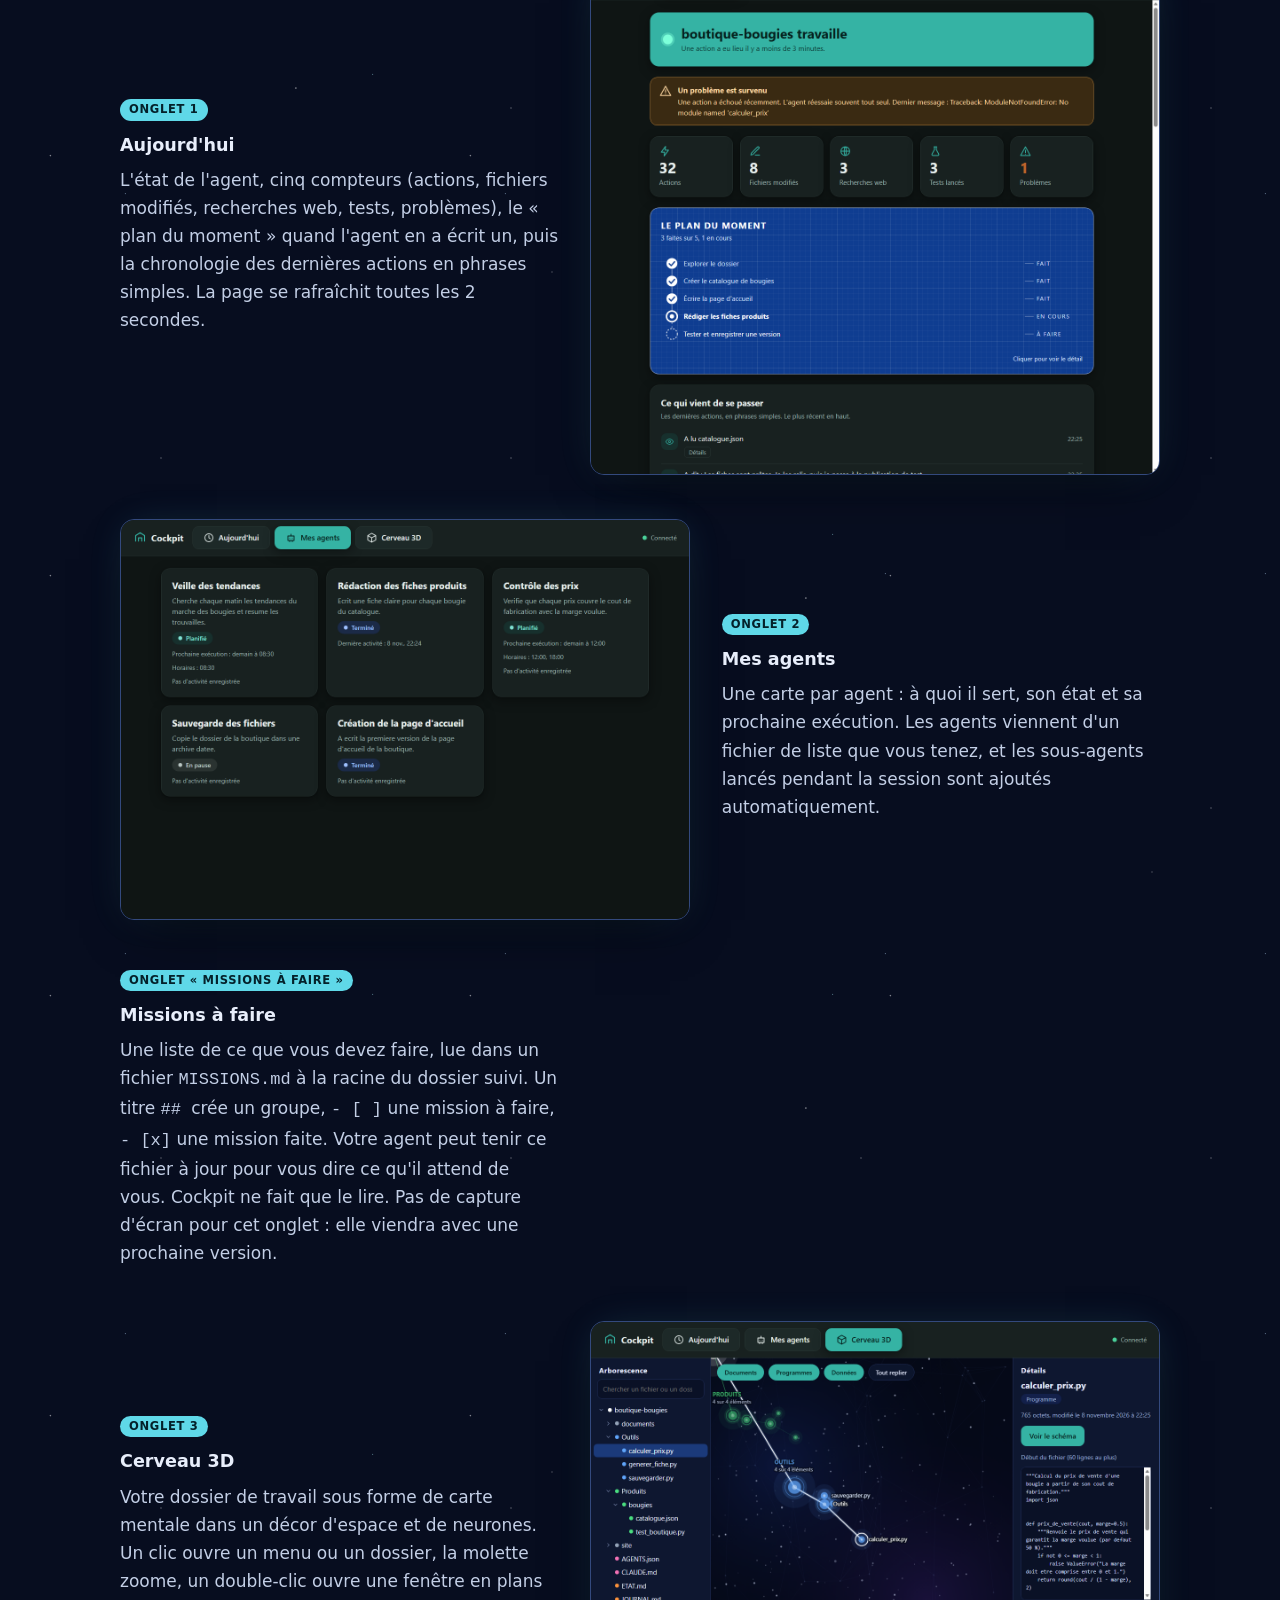
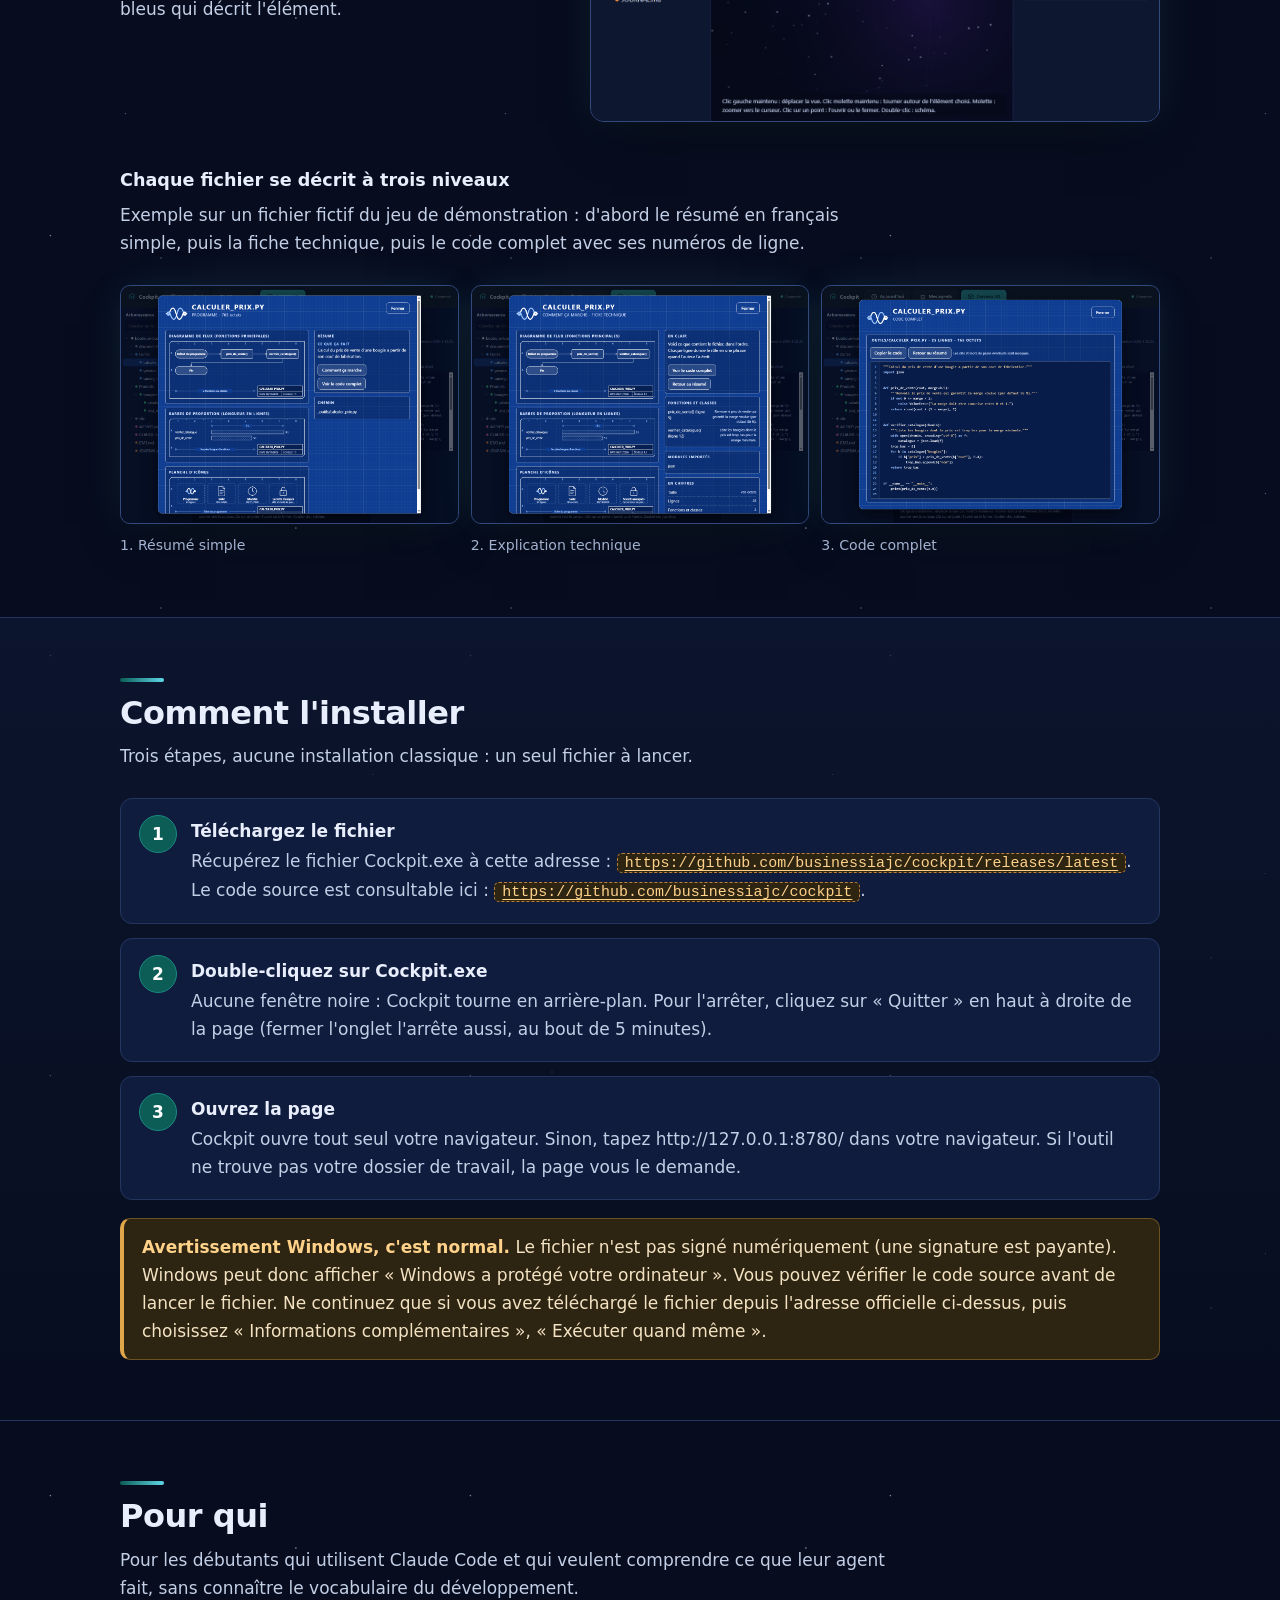
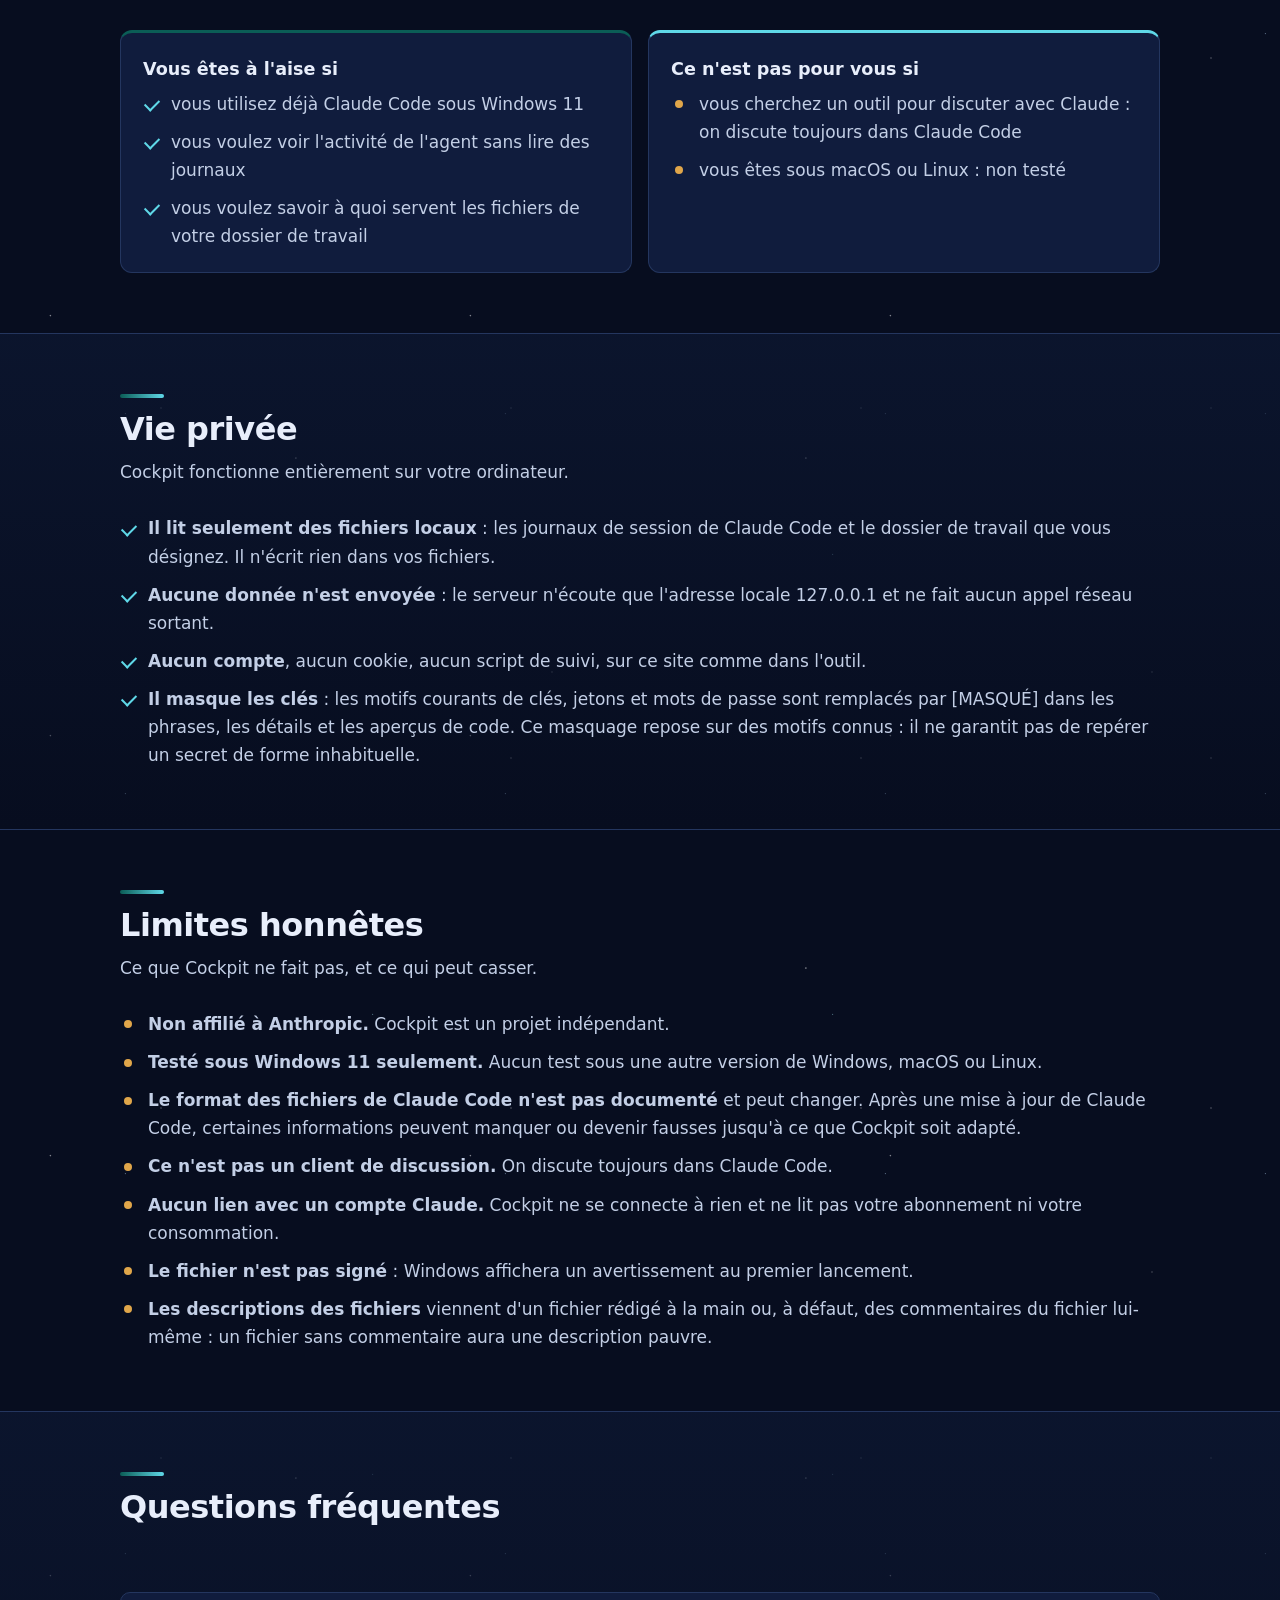
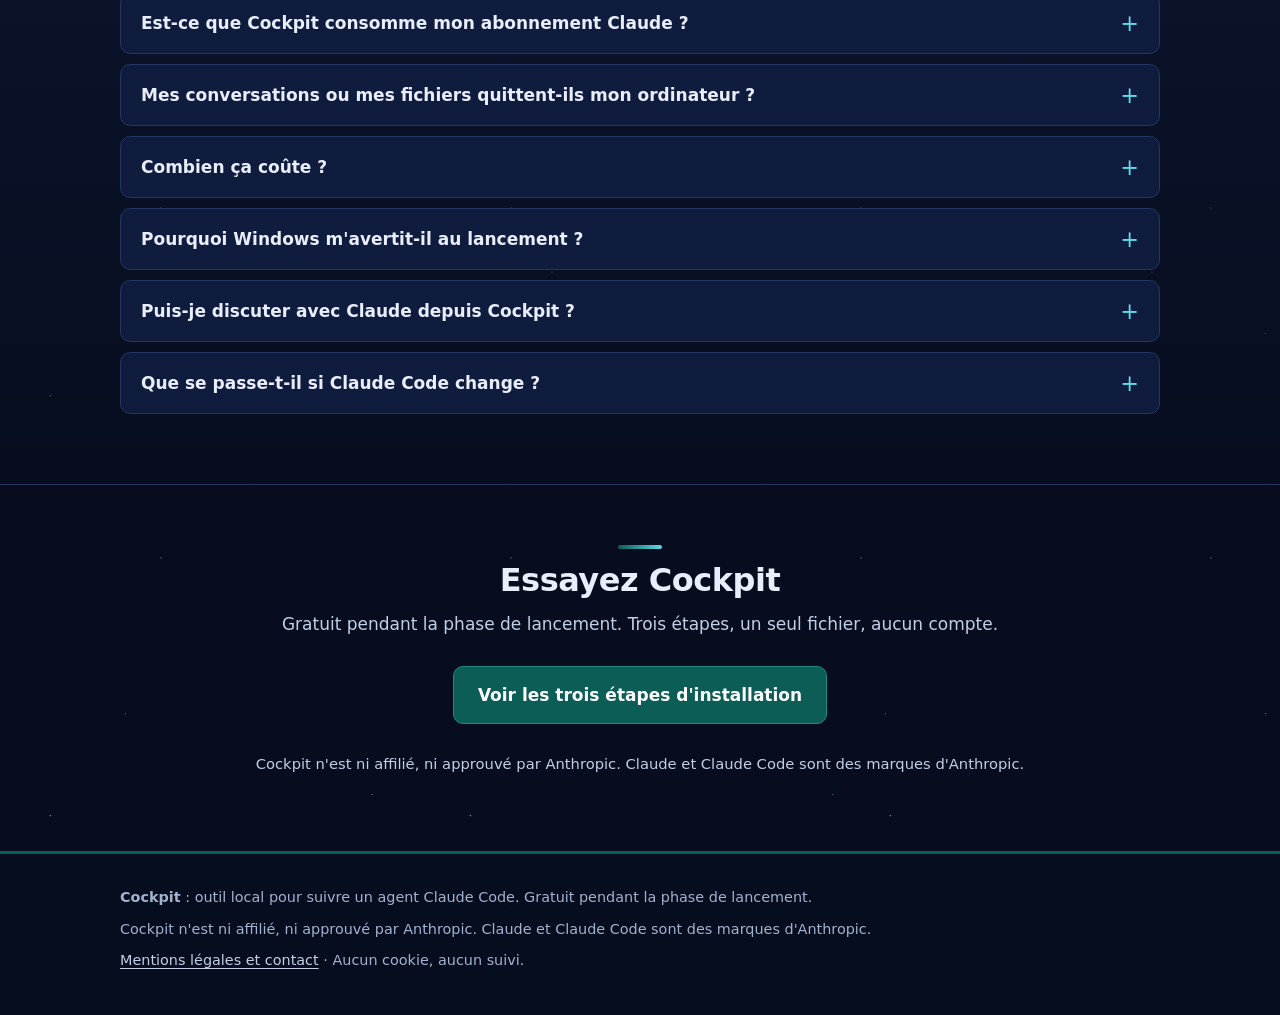
==== commit d1b770bc: "Onglet Missions a faire (lecture de MISSIONS.md), 51 tests" ====
--- a/docs/index.html
+++ b/docs/index.html
@@ -33,7 +33,7 @@
 <span class="kicker">Pour Claude Code, sous Windows</span>
 <h1>Voyez ce que fait votre agent, sans lire un seul fichier technique.</h1>
 <p class="lead">Quand Claude Code travaille, tout défile dans un terminal. Cockpit transforme ce défilement en une page claire : ce qui se passe maintenant, quels agents existent, et à quoi servent vos fichiers.</p>
-<div class="cta"><a class="btn" href="#installer">Voir comment l'installer</a><a class="btn ghost" href="#fonctions">Découvrir les trois onglets</a></div>
+<div class="cta"><a class="btn" href="#installer">Voir comment l'installer</a><a class="btn ghost" href="#fonctions">Découvrir les quatre onglets</a></div>
 <p class="note">Gratuit pendant la phase de lancement. Fonctionne sur votre ordinateur, sans compte.</p>
 </div>
 <figure><div class="shot"><img src="img/cockpit-today.png" width="1280" height="1150" alt="Capture de démonstration, données fictives : onglet Aujourd'hui avec le bandeau « boutique-bougies travaille », cinq compteurs et le plan en cinq étapes"></div><figcaption>Capture de l'onglet « Aujourd'hui » sur un jeu de démonstration fictif (boutique de bougies imaginaire).</figcaption></figure>
@@ -50,7 +50,7 @@
 </div></section>
 
 <section class="s" id="fonctions"><div class="wrap">
-<h2>Les trois onglets</h2>
+<h2>Les quatre onglets</h2>
 <p class="sub">Toutes les images de cette page sont de vraies captures du Cockpit, prises sur un jeu de démonstration entièrement fictif : une boutique de bougies imaginaire, un utilisateur imaginaire, des fichiers inventés. Aucune donnée réelle n'y figure.</p>
 
 <div class="tabs-block">
@@ -61,6 +61,10 @@
 <div class="tabs-block rev">
 <div class="txt"><span class="pill">Onglet 2</span><h3>Mes agents</h3><p>Une carte par agent : à quoi il sert, son état et sa prochaine exécution. Les agents viennent d'un fichier de liste que vous tenez, et les sous-agents lancés pendant la session sont ajoutés automatiquement.</p></div>
 <figure><div class="shot"><img src="img/cockpit-agents.png" width="1280" height="800" loading="lazy" alt="Capture de démonstration, données fictives : onglet Mes agents avec cinq cartes d'agents imaginaires et leurs pastilles Planifié, Terminé, En pause"></div></figure>
+</div>
+
+<div class="tabs-block">
+<div class="txt"><span class="pill">Onglet « Missions à faire »</span><h3>Missions à faire</h3><p>Une liste de ce que vous devez faire, lue dans un fichier <code>MISSIONS.md</code> à la racine du dossier suivi. Un titre <code>## </code> crée un groupe, <code>- [ ]</code> une mission à faire, <code>- [x]</code> une mission faite. Votre agent peut tenir ce fichier à jour pour vous dire ce qu'il attend de vous. Cockpit ne fait que le lire. Pas de capture d'écran pour cet onglet : elle viendra avec une prochaine version.</p></div>
 </div>
 
 <div class="tabs-block">
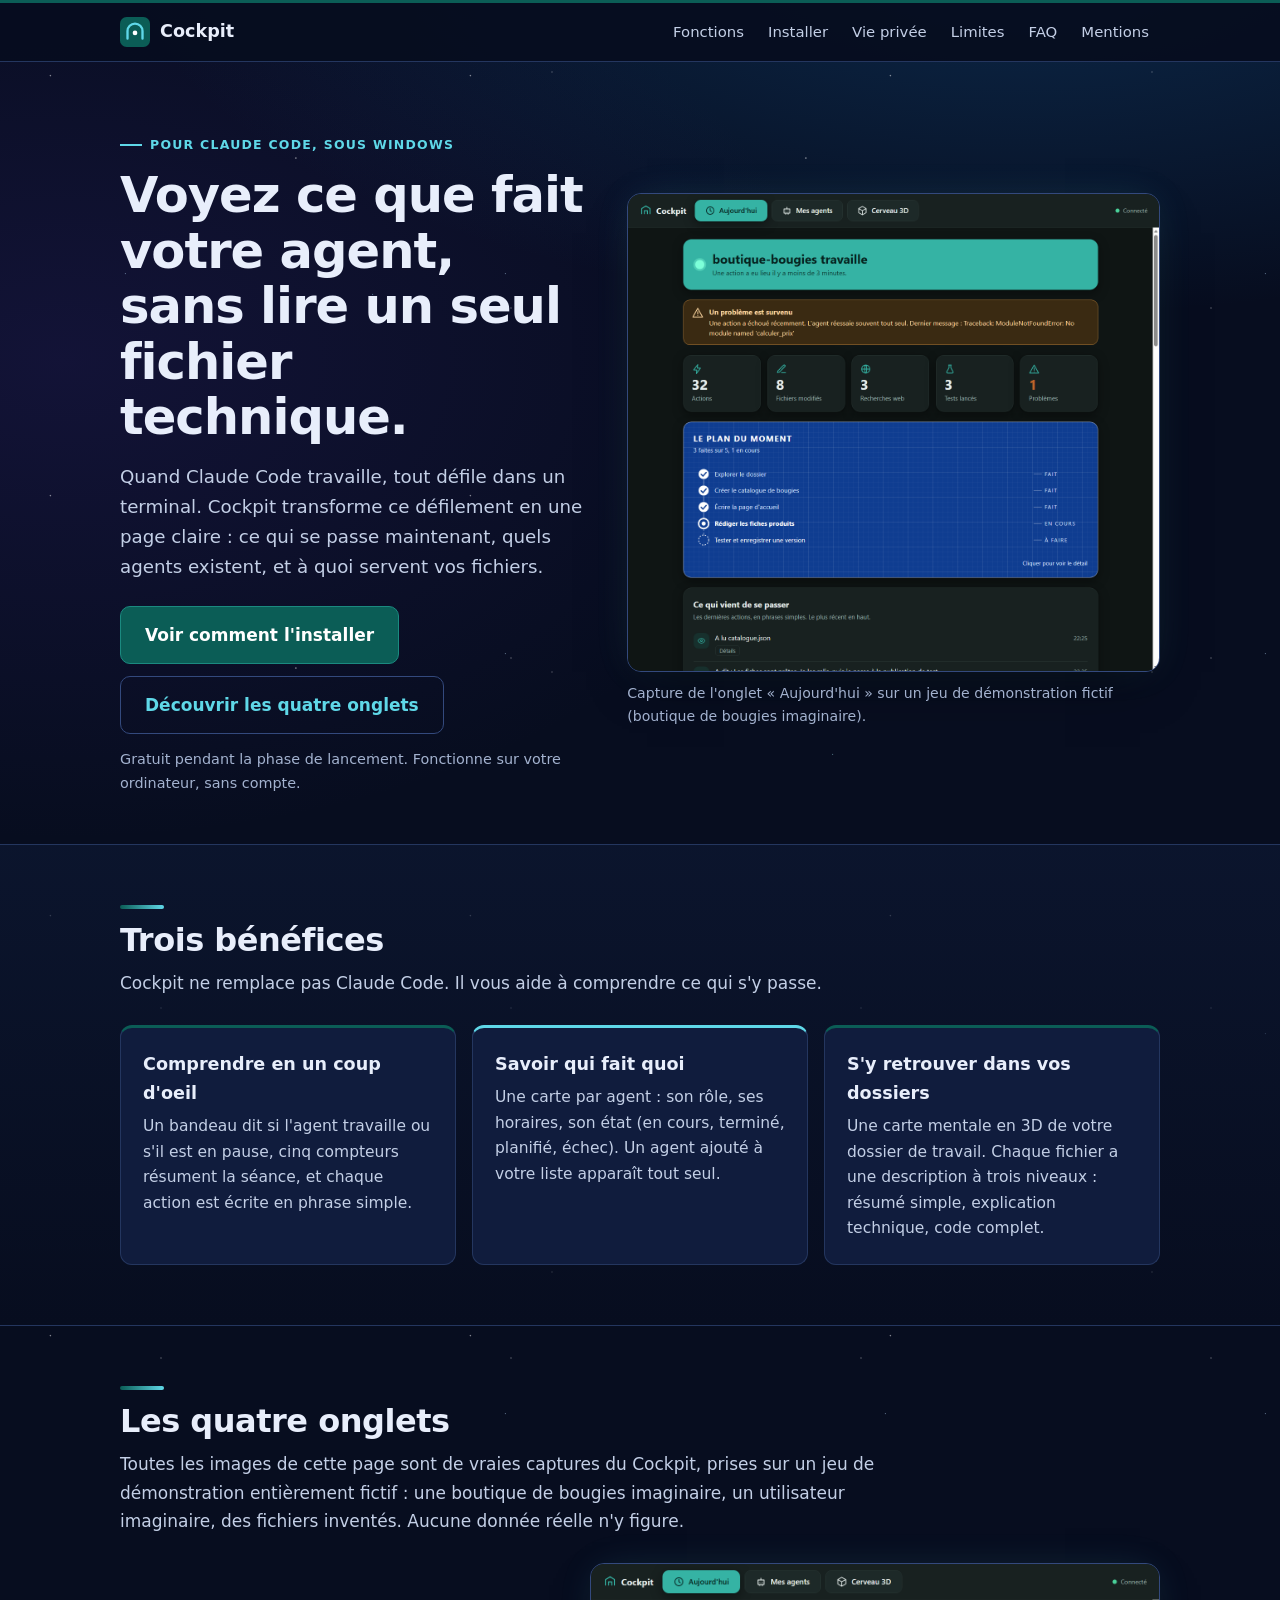
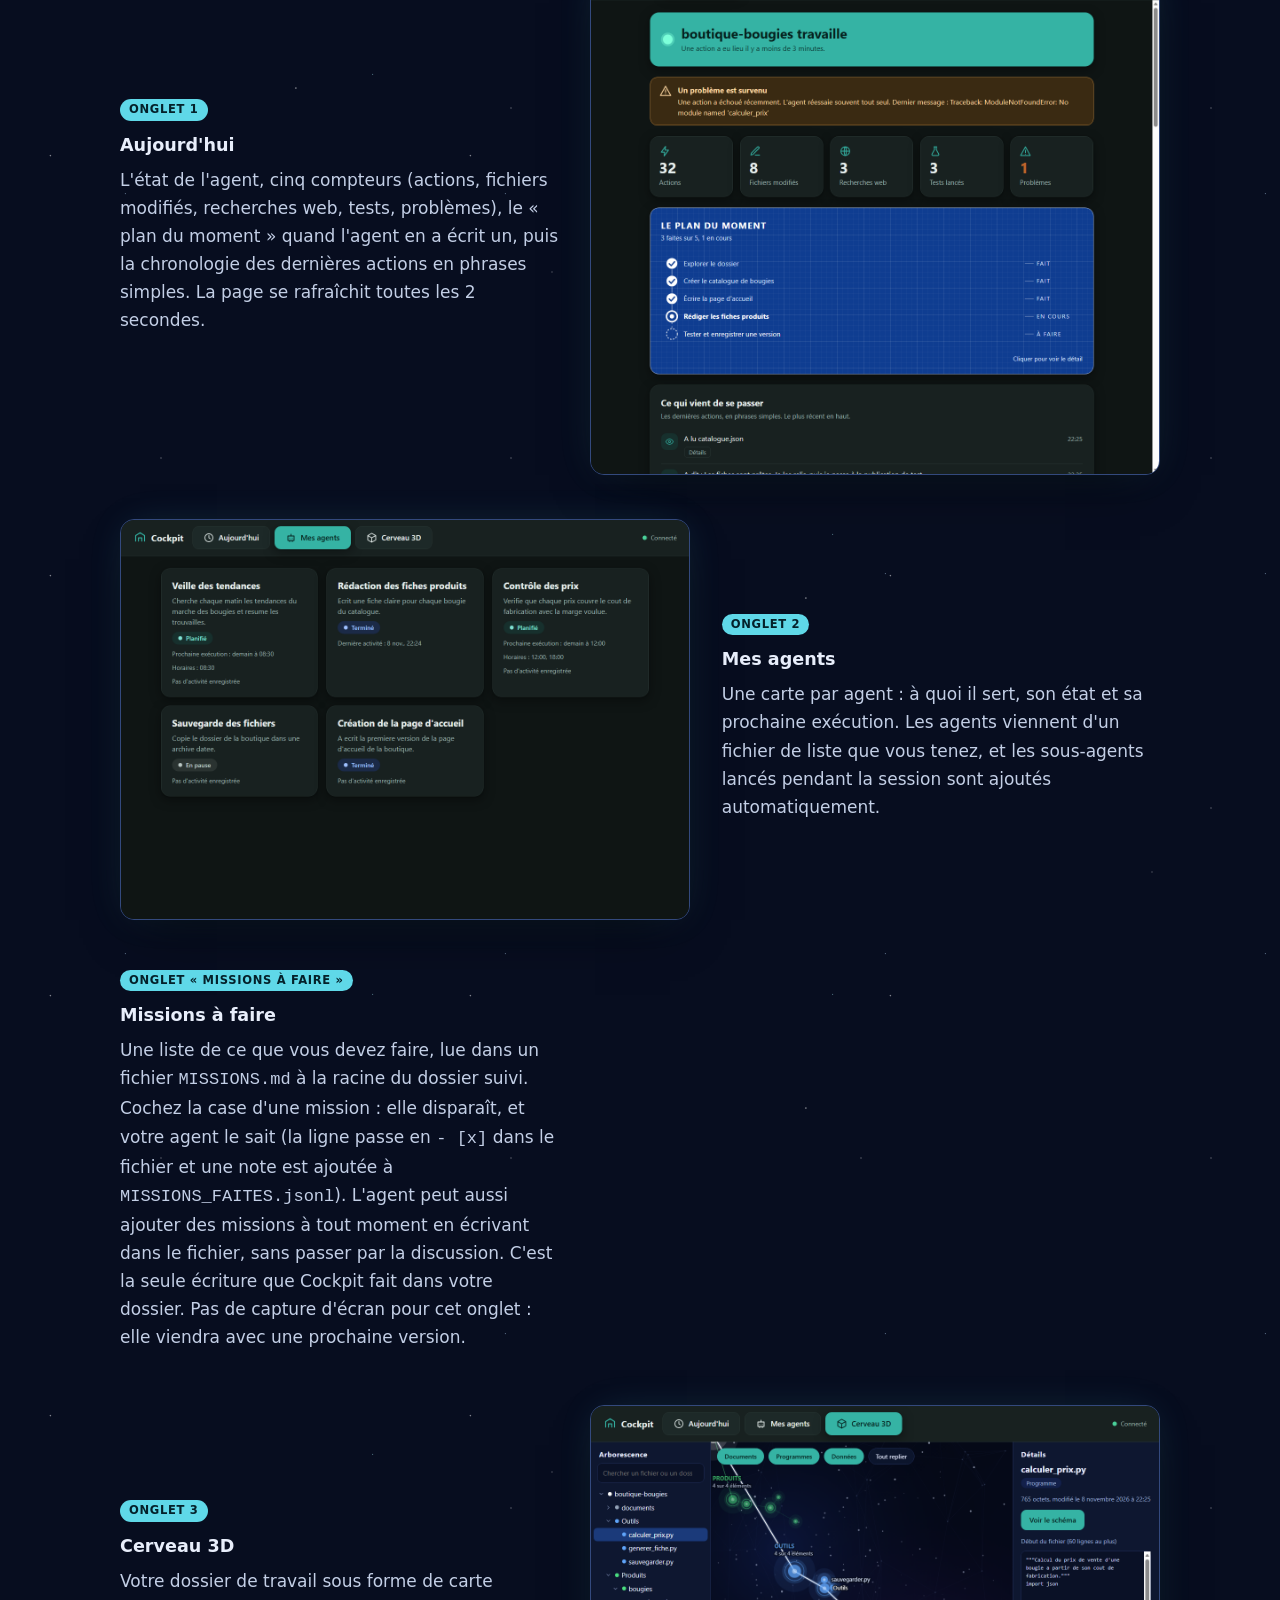
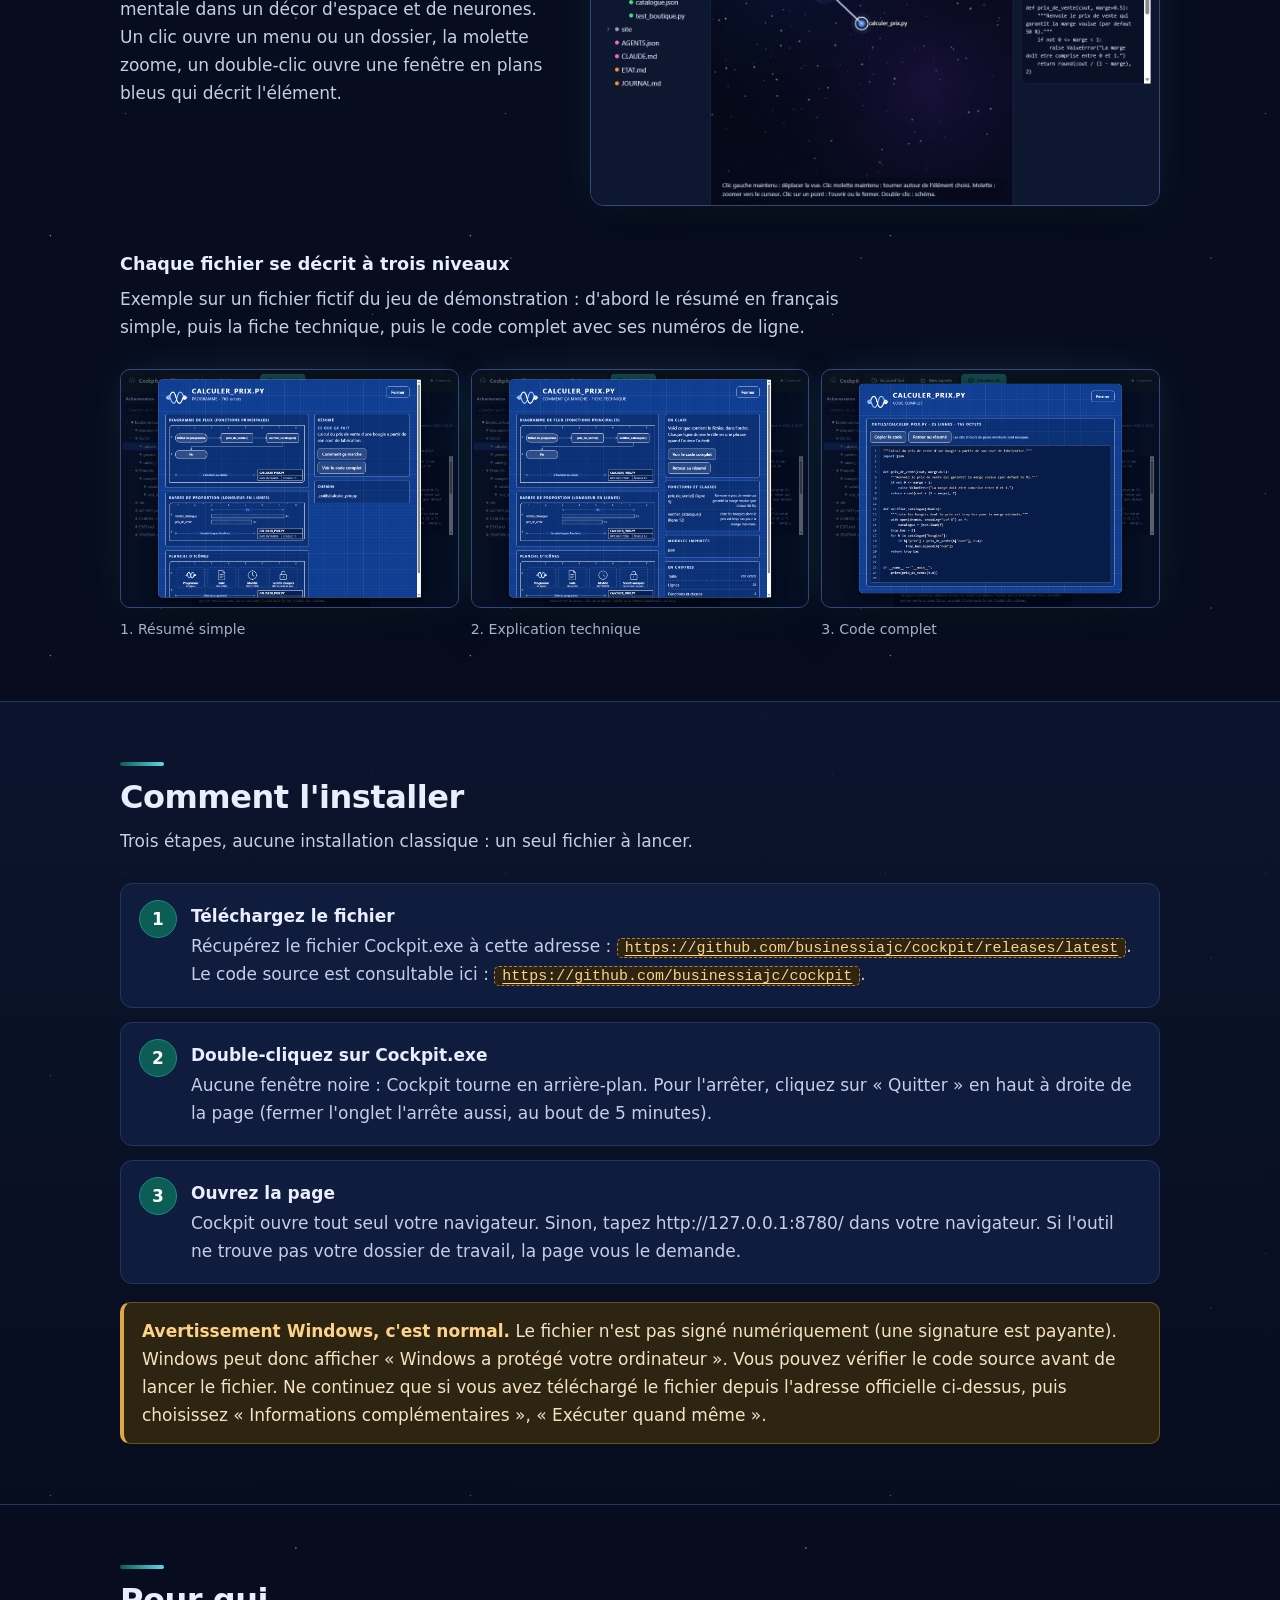
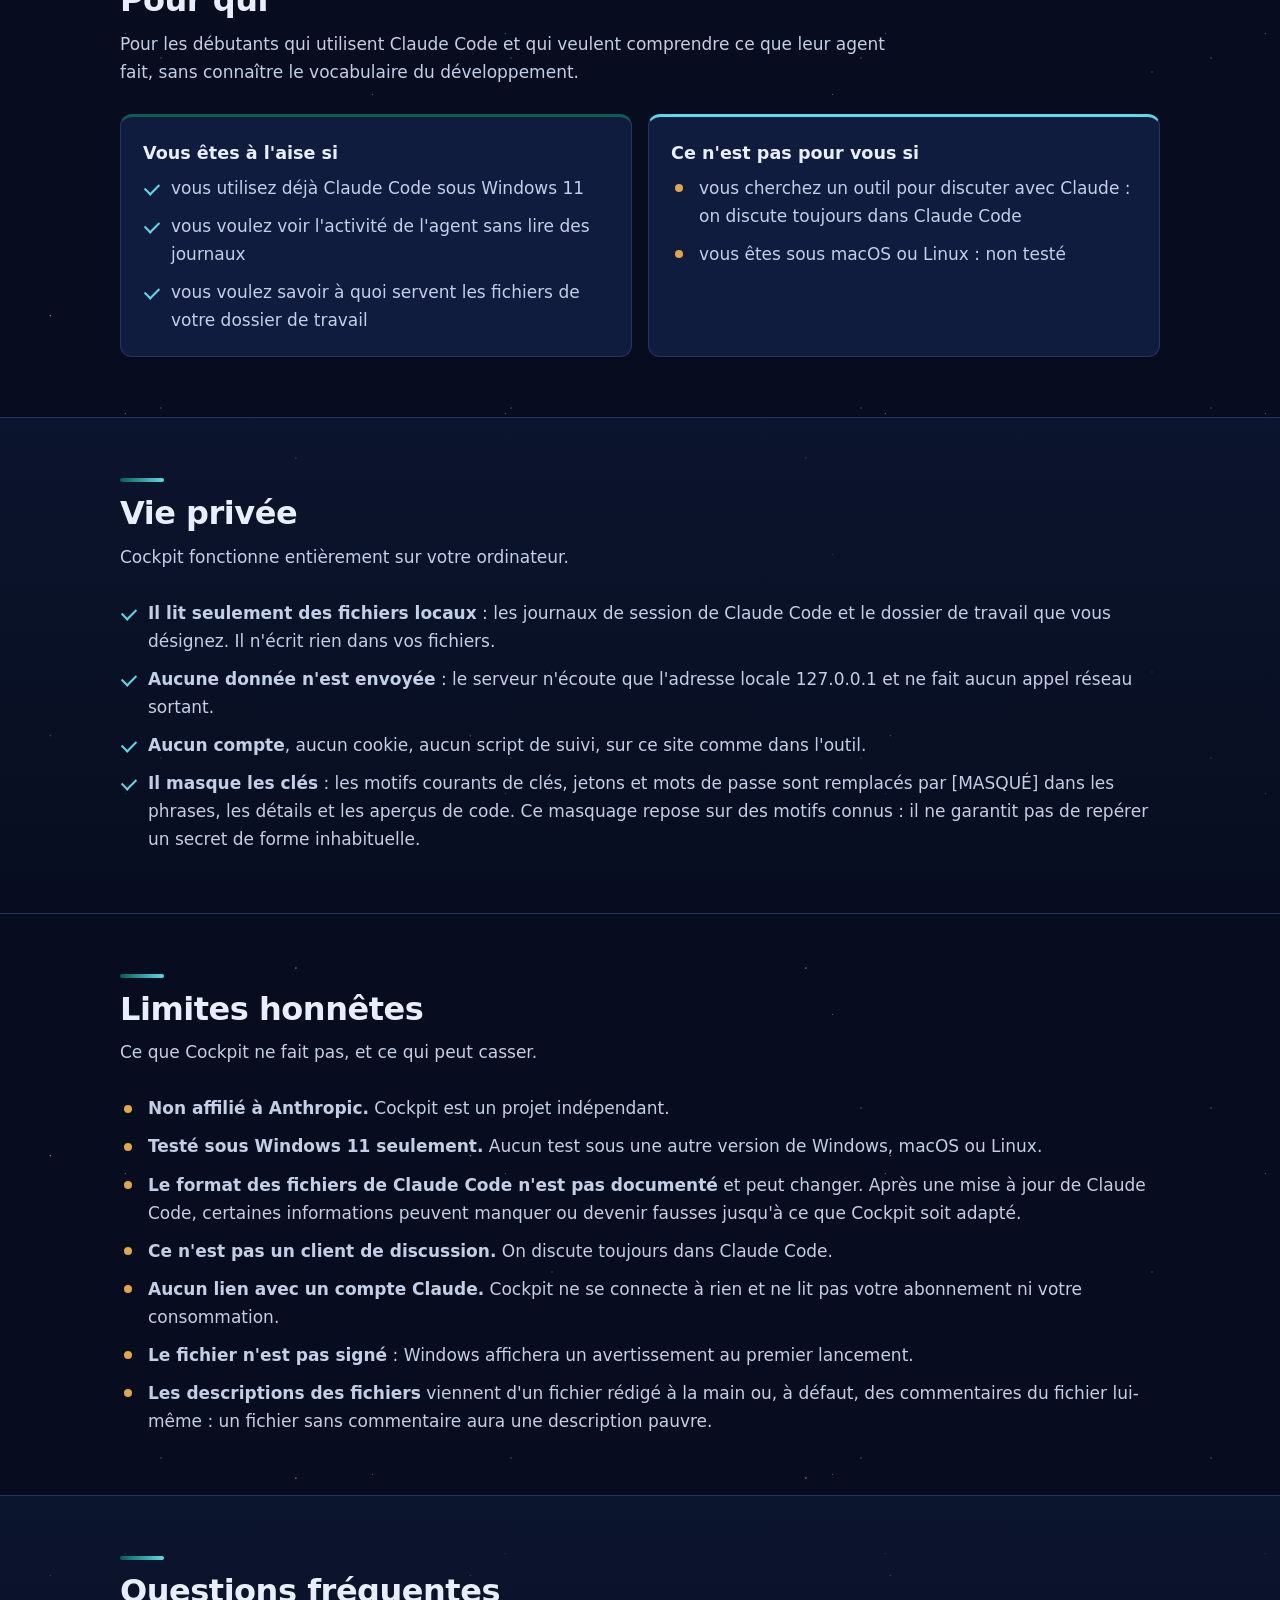
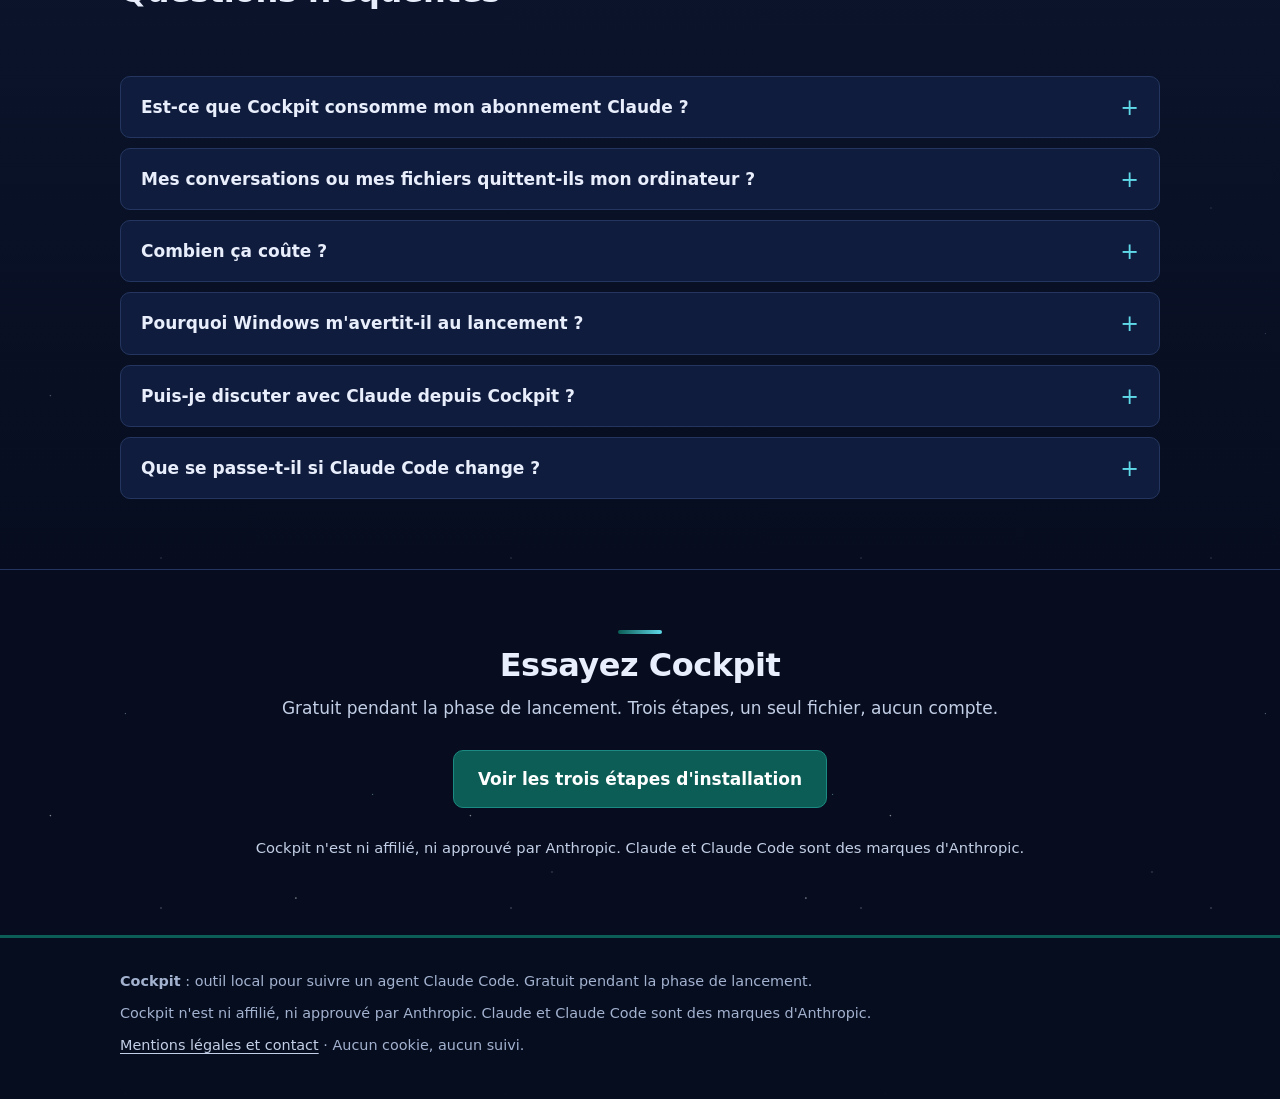
==== commit be635612: "Missions: cases a cocher (ecrit MISSIONS.md et MISSIONS_FAITES.jsonl), 53 tests" ====
--- a/docs/index.html
+++ b/docs/index.html
@@ -64,7 +64,7 @@
 </div>
 
 <div class="tabs-block">
-<div class="txt"><span class="pill">Onglet « Missions à faire »</span><h3>Missions à faire</h3><p>Une liste de ce que vous devez faire, lue dans un fichier <code>MISSIONS.md</code> à la racine du dossier suivi. Un titre <code>## </code> crée un groupe, <code>- [ ]</code> une mission à faire, <code>- [x]</code> une mission faite. Votre agent peut tenir ce fichier à jour pour vous dire ce qu'il attend de vous. Cockpit ne fait que le lire. Pas de capture d'écran pour cet onglet : elle viendra avec une prochaine version.</p></div>
+<div class="txt"><span class="pill">Onglet « Missions à faire »</span><h3>Missions à faire</h3><p>Une liste de ce que vous devez faire, lue dans un fichier <code>MISSIONS.md</code> à la racine du dossier suivi. Cochez la case d'une mission : elle disparaît, et votre agent le sait (la ligne passe en <code>- [x]</code> dans le fichier et une note est ajoutée à <code>MISSIONS_FAITES.jsonl</code>). L'agent peut aussi ajouter des missions à tout moment en écrivant dans le fichier, sans passer par la discussion. C'est la seule écriture que Cockpit fait dans votre dossier. Pas de capture d'écran pour cet onglet : elle viendra avec une prochaine version.</p></div>
 </div>
 
 <div class="tabs-block">
